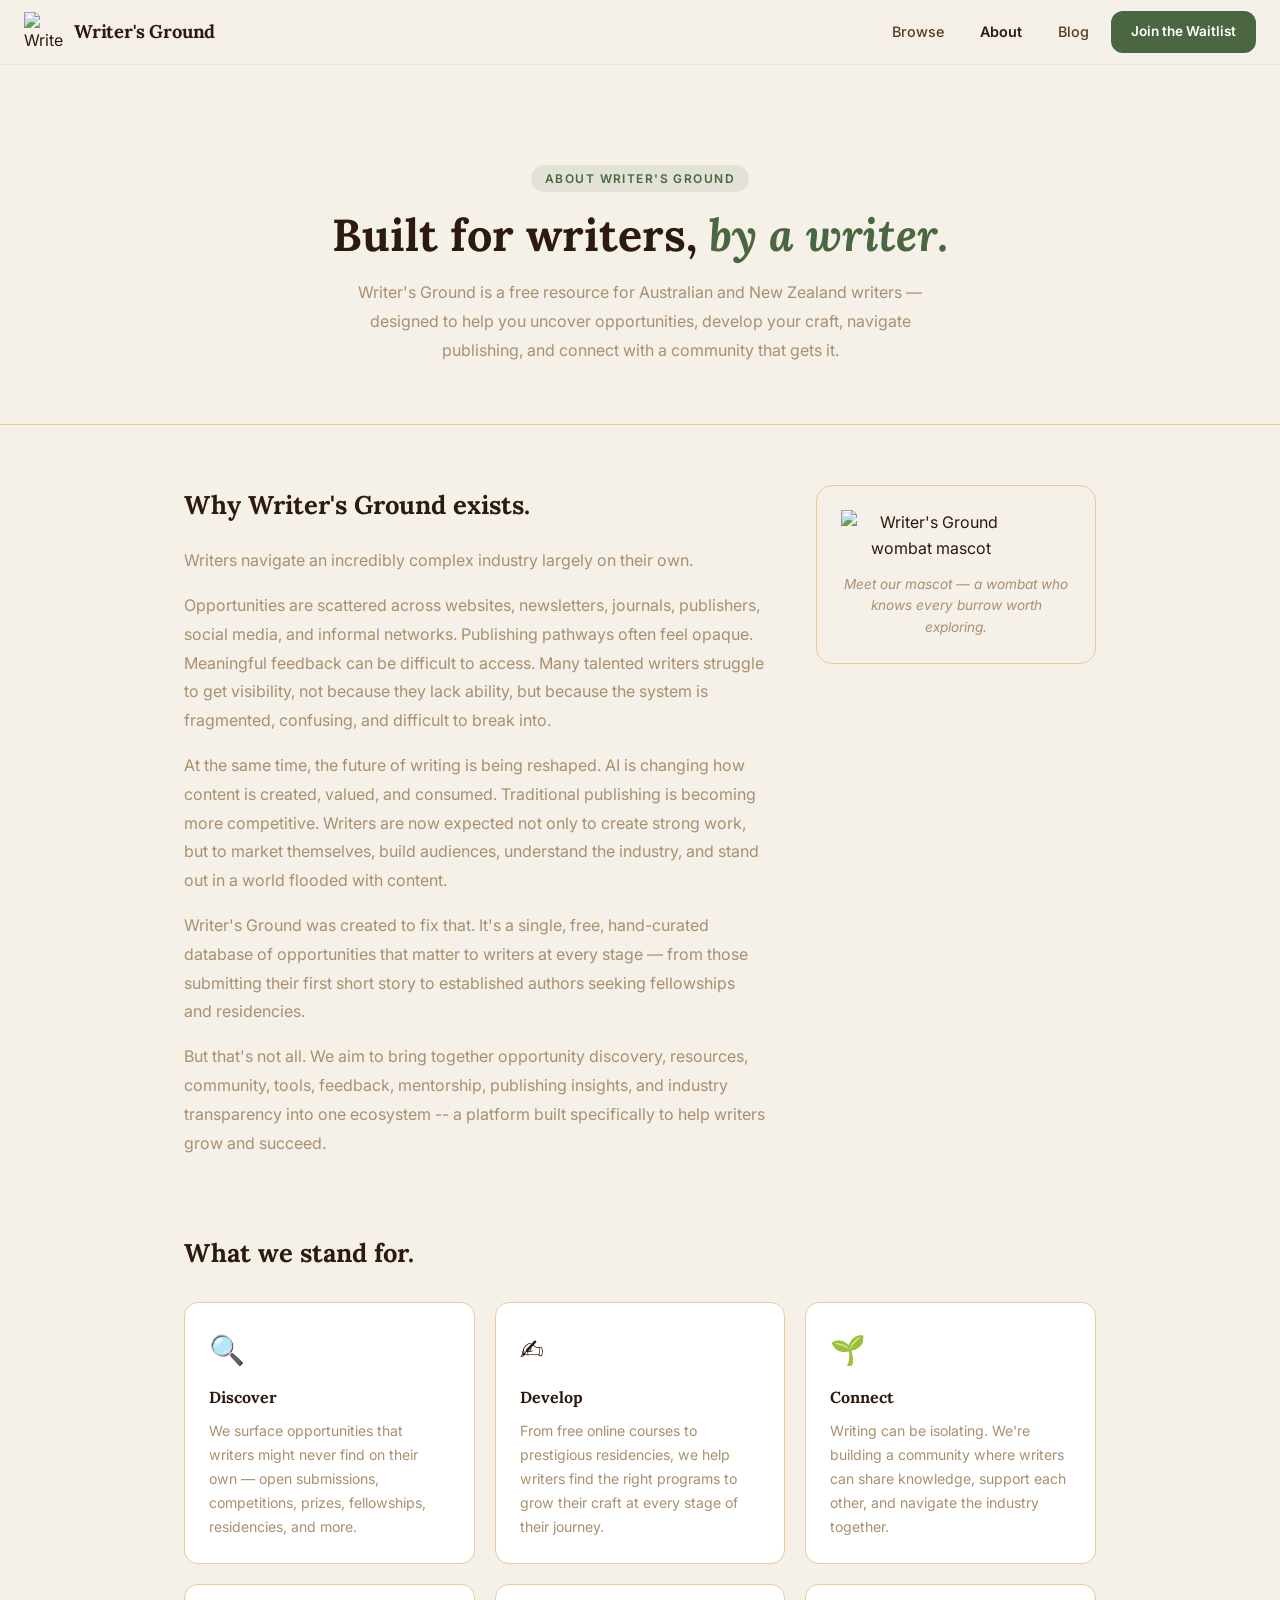
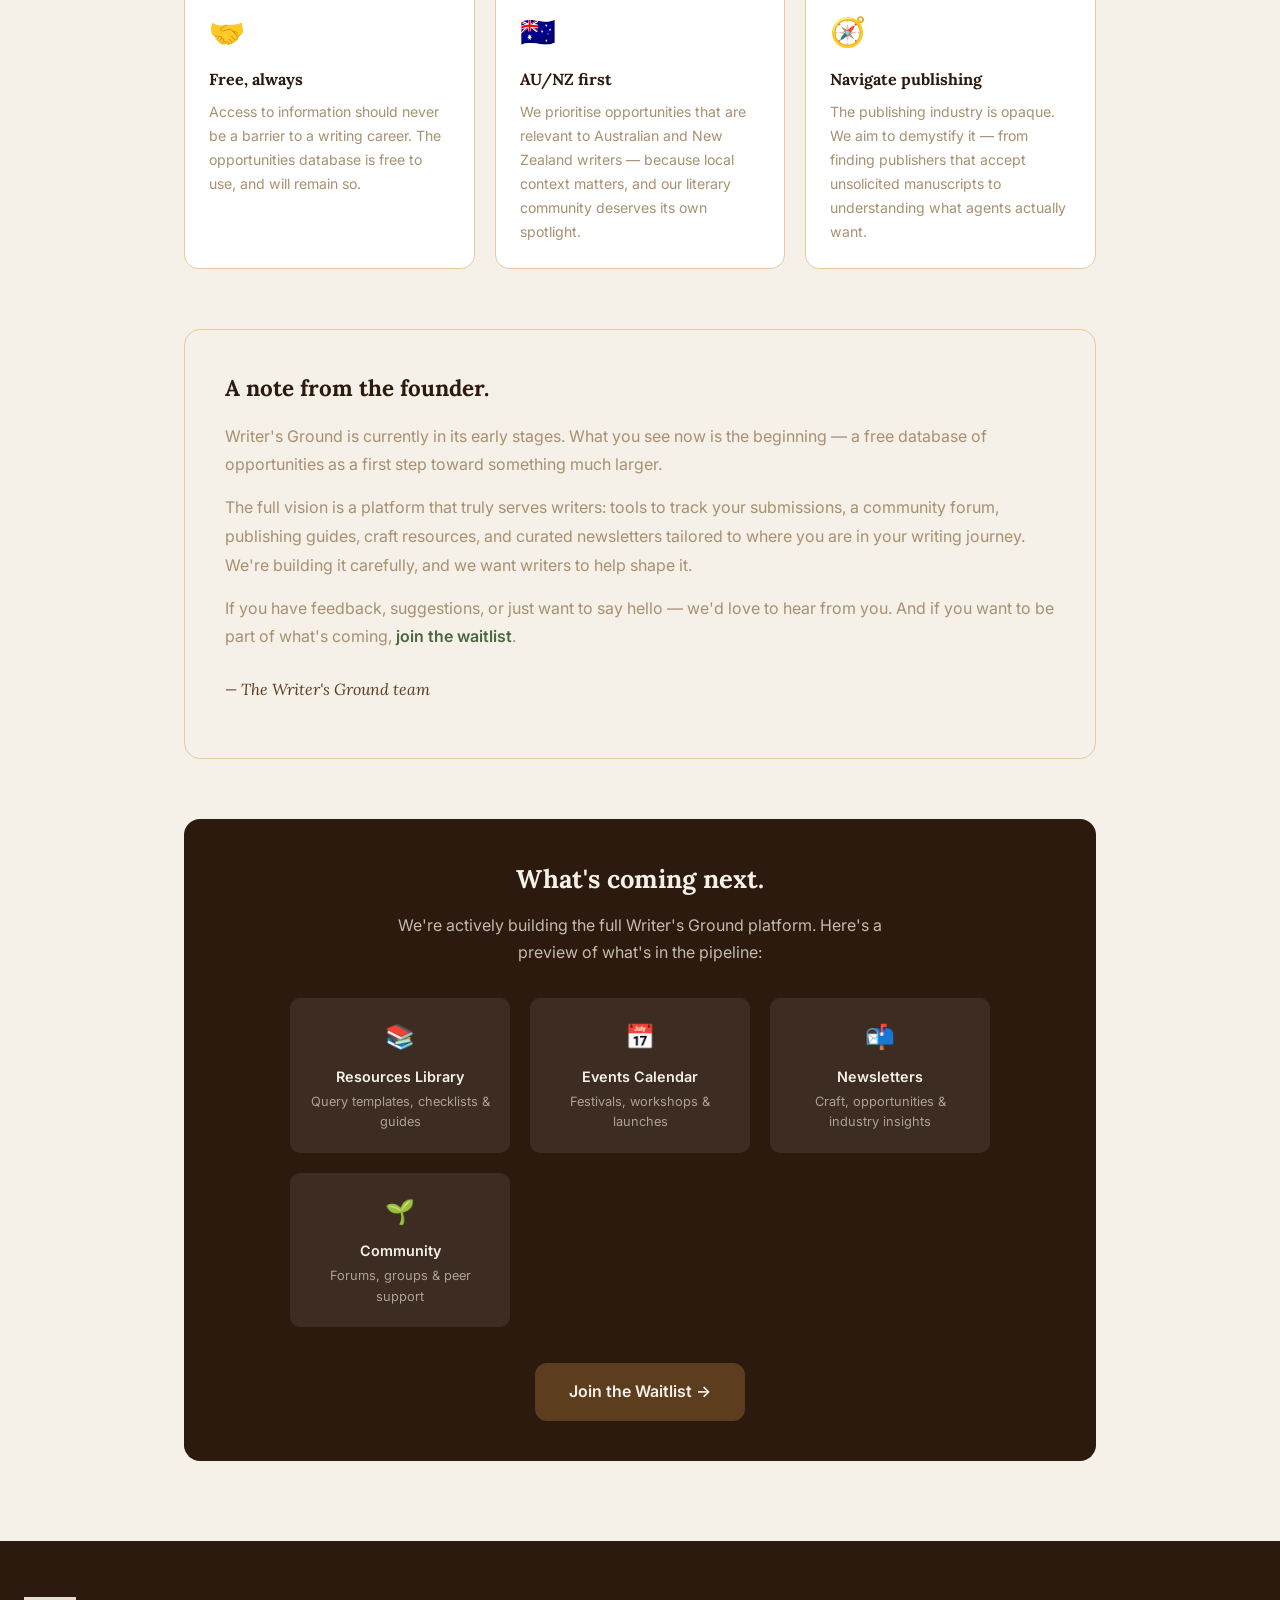
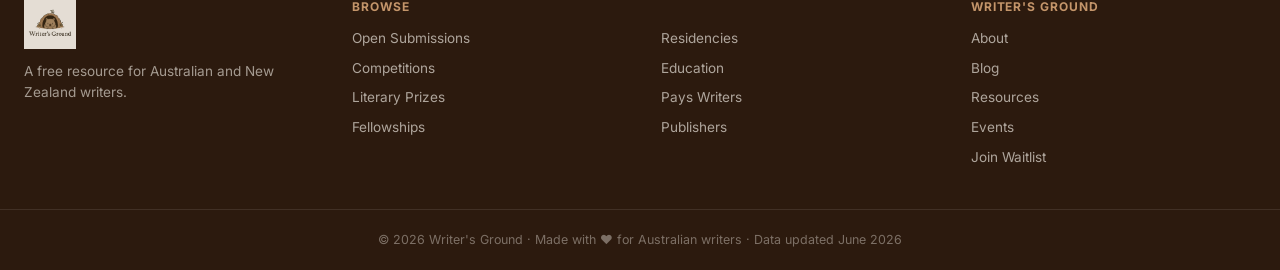
==== about.html @ 3fe4fc22 "Add files via upload" ====
<!DOCTYPE html>
<html lang="en">
<head>
  <meta charset="UTF-8" />
  <meta name="viewport" content="width=device-width, initial-scale=1.0" />
  <title>About – Writer's Ground</title>
  <link rel="preconnect" href="https://fonts.googleapis.com" />
  <link rel="preconnect" href="https://fonts.gstatic.com" crossorigin />
  <link href="https://fonts.googleapis.com/css2?family=Lora:ital,wght@0,400;0,600;0,700;1,400&family=Inter:wght@300;400;500;600&display=swap" rel="stylesheet" />
  <link rel="stylesheet" href="styles.css" />
</head>
<body>

  <!-- NAVIGATION -->
  <header class="site-header" id="site-header">
    <div class="header-inner">
      <a href="index.html" class="logo-link">
        <img src="Wombat_no_bg.png" alt="Writer's Ground" class="logo-img" />
        <span class="logo-text">Writer's Ground</span>
      </a>
      <nav class="main-nav" id="main-nav">
        <a href="index.html#browse" class="nav-link">Browse</a>
        <a href="about.html" class="nav-link active">About</a>
        <a href="blog.html" class="nav-link">Blog</a>
        <a href="waitlist.html" class="btn btn-nav">Join the Waitlist</a>
      </nav>
      <button class="hamburger" id="hamburger" aria-label="Open menu">
        <span></span><span></span><span></span>
      </button>
    </div>
  </header>

  <!-- PAGE HERO -->
  <section class="page-hero">
    <div class="page-hero-inner">
      <div class="page-eyebrow">About Writer's Ground</div>
      <h1 class="page-title">Built for writers, <em>by a writer.</em></h1>
      <p class="page-sub">Writer's Ground is a free resource for Australian and New Zealand writers — designed to help you uncover opportunities, develop your craft, navigate publishing, and connect with a community that gets it.</p>
    </div>
  </section>

  <!-- PAGE CONTENT -->
  <div class="page-content">

    <!-- Intro grid -->
    <div class="about-page-grid">
      <div>
        <h2 style="font-family: var(--font-serif); font-size: 1.6rem; color: var(--brown-dark); margin-bottom: 20px;">Why Writer's Ground exists.</h2>
        <p style="color: var(--text-muted); line-height: 1.8; margin-bottom: 16px;">Writers navigate an incredibly complex industry largely on their own.</p>
        <p style="color: var(--text-muted); line-height: 1.8; margin-bottom: 16px;">Opportunities are scattered across websites, newsletters, journals, publishers, social media, and informal networks. Publishing pathways often feel opaque. Meaningful feedback can be difficult to access. Many talented writers struggle to get visibility, not because they lack ability, but because the system is fragmented, confusing, and difficult to break into.</p>
        <p style="color: var(--text-muted); line-height: 1.8; margin-bottom: 16px;">At the same time, the future of writing is being reshaped. AI is changing how content is created, valued, and consumed. Traditional publishing is becoming more competitive. Writers are now expected not only to create strong work, but to market themselves, build audiences, understand the industry, and stand out in a world flooded with content.</p>
        <p style="color: var(--text-muted); line-height: 1.8; margin-bottom: 16px;">Writer's Ground was created to fix that. It's a single, free, hand-curated database of opportunities that matter to writers at every stage — from those submitting their first short story to established authors seeking fellowships and residencies.</p>
        <p style="color: var(--text-muted); line-height: 1.8; margin-bottom: 16px;">But that's not all. We aim to bring together opportunity discovery, resources, community, tools, feedback, mentorship, publishing insights, and industry transparency into one ecosystem -- a platform built specifically to help writers grow and succeed.</p>

      </div>
      <div class="about-page-img">
        <img src="Wombat_no_bg.png" alt="Writer's Ground wombat mascot" />
        <p style="font-size: 0.85rem; color: var(--text-muted); margin-top: 12px; font-style: italic;">Meet our mascot — a wombat who knows every burrow worth exploring.</p>
      </div>
    </div>

    <!-- Values -->
    <div class="about-values">
      <h2>What we stand for.</h2>
      <div class="values-grid">
        <div class="value-card">
          <div class="v-icon">🔍</div>
          <h3>Discover</h3>
          <p>We surface opportunities that writers might never find on their own — open submissions, competitions, prizes, fellowships, residencies, and more.</p>
        </div>
        <div class="value-card">
          <div class="v-icon">✍️</div>
          <h3>Develop</h3>
          <p>From free online courses to prestigious residencies, we help writers find the right programs to grow their craft at every stage of their journey.</p>
        </div>
        <div class="value-card">
          <div class="v-icon">🌱</div>
          <h3>Connect</h3>
          <p>Writing can be isolating. We're building a community where writers can share knowledge, support each other, and navigate the industry together.</p>
        </div>
        <div class="value-card">
          <div class="v-icon">🤝</div>
          <h3>Free, always</h3>
          <p>Access to information should never be a barrier to a writing career. The opportunities database is free to use, and will remain so.</p>
        </div>
        <div class="value-card">
          <div class="v-icon">🇦🇺</div>
          <h3>AU/NZ first</h3>
          <p>We prioritise opportunities that are relevant to Australian and New Zealand writers — because local context matters, and our literary community deserves its own spotlight.</p>
        </div>
        <div class="value-card">
          <div class="v-icon">🧭</div>
          <h3>Navigate publishing</h3>
          <p>The publishing industry is opaque. We aim to demystify it — from finding publishers that accept unsolicited manuscripts to understanding what agents actually want.</p>
        </div>
      </div>
    </div>

    <!-- Founder note -->
    <div class="about-founder">
      <h2>A note from the founder.</h2>
      <p>Writer's Ground is currently in its early stages. What you see now is the beginning — a free database of opportunities as a first step toward something much larger.</p>
      <p>The full vision is a platform that truly serves writers: tools to track your submissions, a community forum, publishing guides, craft resources, and curated newsletters tailored to where you are in your writing journey. We're building it carefully, and we want writers to help shape it.</p>
      <p>If you have feedback, suggestions, or just want to say hello — we'd love to hear from you. And if you want to be part of what's coming, <a href="waitlist.html" style="color: var(--sage); font-weight: 600;">join the waitlist</a>.</p>
      <p style="font-family: var(--font-serif); font-style: italic; color: var(--brown); margin-top: 24px;">— The Writer's Ground team</p>
    </div>

    <!-- What's coming -->
    <div style="margin-top: 60px; background: var(--brown-dark); border-radius: 16px; padding: 40px; text-align: center;">
      <h2 style="font-family: var(--font-serif); color: var(--cream); font-size: 1.6rem; margin-bottom: 12px;">What's coming next.</h2>
      <p style="color: rgba(245,240,232,0.75); margin-bottom: 32px; max-width: 500px; margin-left: auto; margin-right: auto; line-height: 1.7;">We're actively building the full Writer's Ground platform. Here's a preview of what's in the pipeline:</p>
      <div style="display: grid; grid-template-columns: repeat(auto-fit, minmax(180px, 1fr)); gap: 20px; max-width: 700px; margin: 0 auto 36px;">
        <div style="background: rgba(255,255,255,0.08); border-radius: 10px; padding: 20px;">
          <div style="font-size: 1.5rem; margin-bottom: 8px;">📚</div>
          <div style="color: var(--cream); font-weight: 600; font-size: 0.9rem;">Resources Library</div>
          <div style="color: rgba(245,240,232,0.6); font-size: 0.8rem; margin-top: 4px;">Query templates, checklists & guides</div>
        </div>
        <div style="background: rgba(255,255,255,0.08); border-radius: 10px; padding: 20px;">
          <div style="font-size: 1.5rem; margin-bottom: 8px;">📅</div>
          <div style="color: var(--cream); font-weight: 600; font-size: 0.9rem;">Events Calendar</div>
          <div style="color: rgba(245,240,232,0.6); font-size: 0.8rem; margin-top: 4px;">Festivals, workshops & launches</div>
        </div>
        <div style="background: rgba(255,255,255,0.08); border-radius: 10px; padding: 20px;">
          <div style="font-size: 1.5rem; margin-bottom: 8px;">📬</div>
          <div style="color: var(--cream); font-weight: 600; font-size: 0.9rem;">Newsletters</div>
          <div style="color: rgba(245,240,232,0.6); font-size: 0.8rem; margin-top: 4px;">Craft, opportunities & industry insights</div>
        </div>
        <div style="background: rgba(255,255,255,0.08); border-radius: 10px; padding: 20px;">
          <div style="font-size: 1.5rem; margin-bottom: 8px;">🌱</div>
          <div style="color: var(--cream); font-weight: 600; font-size: 0.9rem;">Community</div>
          <div style="color: rgba(245,240,232,0.6); font-size: 0.8rem; margin-top: 4px;">Forums, groups & peer support</div>
        </div>
      </div>
      <a href="waitlist.html" class="btn btn-primary btn-lg">Join the Waitlist →</a>
    </div>

  </div>

  <!-- FOOTER -->
  <footer class="site-footer">
    <div class="footer-inner">
      <div class="footer-brand">
        <img src="logo.png" alt="Writer's Ground" class="footer-logo" />
        <p>A free resource for Australian and New Zealand writers.</p>
      </div>
      <div class="footer-links">
        <div class="footer-col">
          <strong>Browse</strong>
          <a href="index.html#browse" onclick="switchTab('submissions')">Open Submissions</a>
          <a href="index.html#browse" onclick="switchTab('competitions')">Competitions</a>
          <a href="index.html#browse" onclick="switchTab('prizes')">Literary Prizes</a>
          <a href="index.html#browse" onclick="switchTab('fellowships')">Fellowships</a>
        </div>
        <div class="footer-col">
          <strong>&nbsp;</strong>
          <a href="index.html#browse" onclick="switchTab('residencies')">Residencies</a>
          <a href="index.html#browse" onclick="switchTab('education')">Education</a>
          <a href="index.html#browse" onclick="switchTab('pays_writers')">Pays Writers</a>
          <a href="index.html#browse" onclick="switchTab('publishers')">Publishers</a>
        </div>
        <div class="footer-col">
          <strong>Writer's Ground</strong>
          <a href="about.html">About</a>
          <a href="blog.html">Blog</a>
          <a href="resources.html">Resources</a>
          <a href="events.html">Events</a>
          <a href="waitlist.html">Join Waitlist</a>
        </div>
      </div>
    </div>
    <div class="footer-bottom">
      <p>© 2026 Writer's Ground · Made with ♥ for Australian writers · Data updated June 2026</p>
    </div>
  </footer>

  <script>
    // Sticky header
    const header = document.getElementById('site-header');
    window.addEventListener('scroll', () => {
      header.classList.toggle('scrolled', window.scrollY > 20);
    });
    // Hamburger
    document.getElementById('hamburger').addEventListener('click', () => {
      document.getElementById('main-nav').classList.toggle('open');
    });
    function switchTab(cat) {
      window.location.href = 'index.html#browse';
    }
  </script>
</body>
</html>
---- styles.css ----
/* ═══════════════════════════════════════════════════
   Writer's Ground – Brand Design System
   Palette from logo: warm cream, earthy brown, sage green, dark chocolate
═══════════════════════════════════════════════════ */

/* ── TOKENS ── */
:root {
  --cream:       #F5F0E8;
  --cream-dark:  #EDE5D4;
  --cream-mid:   #E8DFC8;
  --brown:       #5C3D1E;
  --brown-light: #7A5230;
  --brown-dark:  #2C1A0E;
  --choc:        #3D2010;
  --sand:        #C4956A;
  --sand-light:  #E8C9A0;
  --sand-pale:   #F5E6D0;
  --sage:        #4A6741;
  --sage-light:  #6B8F61;
  --sage-pale:   #E8F0E4;
  --sage-dark:   #2E4228;
  --rust:        #A0522D;
  --rust-light:  #D4845A;
  --white:       #FFFFFF;
  --text-dark:   #2C1A0E;
  --text-mid:    #5C3D1E;
  --text-light:  #8B6B4A;
  --text-muted:  #A89070;
  --border:      #DDD0BB;
  --border-light:#EDE5D4;
  --shadow-sm:   0 1px 3px rgba(44,26,14,0.08);
  --shadow-md:   0 4px 16px rgba(44,26,14,0.10);
  --shadow-lg:   0 8px 32px rgba(44,26,14,0.14);
  --radius-sm:   6px;
  --radius-md:   12px;
  --radius-lg:   20px;
  --radius-xl:   28px;
  --font-serif:  'Lora', Georgia, serif;
  --font-sans:   'Inter', system-ui, sans-serif;
  --transition:  0.18s ease;
}

/* ── RESET ── */
*, *::before, *::after { box-sizing: border-box; margin: 0; padding: 0; }
html { scroll-behavior: smooth; font-size: 16px; }
body {
  font-family: var(--font-sans);
  background: var(--cream);
  color: var(--text-dark);
  line-height: 1.6;
  -webkit-font-smoothing: antialiased;
}
img { max-width: 100%; display: block; }
a { color: inherit; text-decoration: none; }
button { cursor: pointer; font-family: inherit; }
input, select, textarea { font-family: inherit; }

/* ── SCROLLBAR ── */
::-webkit-scrollbar { width: 6px; height: 6px; }
::-webkit-scrollbar-track { background: var(--cream-dark); }
::-webkit-scrollbar-thumb { background: var(--sand); border-radius: 3px; }

/* ═══════════════════════════════════════════════════
   BUTTONS
═══════════════════════════════════════════════════ */
.btn {
  display: inline-flex;
  align-items: center;
  gap: 6px;
  padding: 10px 22px;
  border-radius: var(--radius-md);
  font-size: 0.9rem;
  font-weight: 600;
  font-family: var(--font-sans);
  border: 2px solid transparent;
  transition: all var(--transition);
  white-space: nowrap;
  cursor: pointer;
}
.btn-primary {
  background: var(--brown);
  color: var(--cream);
  border-color: var(--brown);
}
.btn-primary:hover {
  background: var(--brown-dark);
  border-color: var(--brown-dark);
  transform: translateY(-1px);
  box-shadow: var(--shadow-md);
}
.btn-ghost {
  background: transparent;
  color: var(--brown);
  border-color: var(--brown);
}
.btn-ghost:hover {
  background: var(--brown);
  color: var(--cream);
}
.btn-outline {
  background: transparent;
  color: var(--brown);
  border-color: var(--border);
}
.btn-outline:hover {
  border-color: var(--brown);
  background: var(--sand-pale);
}
.btn-nav {
  background: var(--sage);
  color: var(--white);
  border-color: var(--sage);
  padding: 8px 18px;
  font-size: 0.85rem;
}
.btn-nav:hover {
  background: var(--sage-dark);
  border-color: var(--sage-dark);
}

/* ═══════════════════════════════════════════════════
   HEADER
═══════════════════════════════════════════════════ */
.site-header {
  position: sticky;
  top: 0;
  z-index: 100;
  background: rgba(245,240,232,0.95);
  backdrop-filter: blur(12px);
  border-bottom: 1px solid var(--border-light);
  transition: box-shadow var(--transition);
}
.site-header.scrolled {
  box-shadow: var(--shadow-sm);
}
.header-inner {
  max-width: 1280px;
  margin: 0 auto;
  padding: 0 24px;
  height: 64px;
  display: flex;
  align-items: center;
  justify-content: space-between;
  gap: 24px;
}
.logo-link {
  display: flex;
  align-items: center;
  gap: 10px;
  flex-shrink: 0;
}
.logo-img {
  width: 40px;
  height: 40px;
  object-fit: contain;
}
.logo-text {
  font-family: var(--font-serif);
  font-size: 1.15rem;
  font-weight: 700;
  color: var(--brown-dark);
  letter-spacing: -0.01em;
}
.main-nav {
  display: flex;
  align-items: center;
  gap: 8px;
}
.nav-link {
  font-size: 0.9rem;
  font-weight: 500;
  color: var(--text-mid);
  padding: 6px 14px;
  border-radius: var(--radius-sm);
  transition: all var(--transition);
}
.nav-link:hover {
  color: var(--brown-dark);
  background: var(--cream-dark);
}
.hamburger {
  display: none;
  flex-direction: column;
  gap: 5px;
  background: none;
  border: none;
  padding: 4px;
}
.hamburger span {
  display: block;
  width: 22px;
  height: 2px;
  background: var(--brown);
  border-radius: 2px;
  transition: all var(--transition);
}

/* ═══════════════════════════════════════════════════
   HERO
═══════════════════════════════════════════════════ */
.hero {
  background: linear-gradient(135deg, var(--cream) 0%, var(--sand-pale) 60%, var(--cream-mid) 100%);
  border-bottom: 1px solid var(--border);
  overflow: hidden;
}
.hero-inner {
  max-width: 1280px;
  margin: 0 auto;
  padding: 72px 24px 64px;
  display: grid;
  grid-template-columns: 1fr 380px;
  gap: 48px;
  align-items: center;
}
.hero-badge {
  display: inline-flex;
  align-items: center;
  gap: 6px;
  background: var(--sage-pale);
  color: var(--sage-dark);
  border: 1px solid rgba(74,103,65,0.2);
  border-radius: 100px;
  padding: 5px 14px;
  font-size: 0.8rem;
  font-weight: 600;
  letter-spacing: 0.02em;
  margin-bottom: 20px;
}
.hero-heading {
  font-family: var(--font-serif);
  font-size: clamp(2rem, 4vw, 3.2rem);
  font-weight: 700;
  color: var(--brown-dark);
  line-height: 1.2;
  letter-spacing: -0.02em;
  margin-bottom: 18px;
}
.hero-heading em {
  font-style: italic;
  color: var(--sage);
}
.hero-sub {
  font-size: 1.05rem;
  color: var(--text-light);
  line-height: 1.7;
  max-width: 540px;
  margin-bottom: 32px;
}
.hero-actions {
  display: flex;
  gap: 12px;
  flex-wrap: wrap;
  margin-bottom: 36px;
}
.hero-stats {
  display: flex;
  align-items: center;
  gap: 20px;
}
.stat { text-align: center; }
.stat-num {
  display: block;
  font-family: var(--font-serif);
  font-size: 1.6rem;
  font-weight: 700;
  color: var(--brown);
  line-height: 1;
}
.stat-label {
  display: block;
  font-size: 0.75rem;
  color: var(--text-muted);
  font-weight: 500;
  margin-top: 3px;
  text-transform: uppercase;
  letter-spacing: 0.05em;
}
.stat-div {
  width: 1px;
  height: 32px;
  background: var(--border);
}
.hero-visual {
  display: flex;
  justify-content: center;
  align-items: center;
}
.hero-mascot {
  width: 320px;
  height: 320px;
  object-fit: contain;
  filter: drop-shadow(0 12px 32px rgba(44,26,14,0.15));
  animation: float 4s ease-in-out infinite;
}
@keyframes float {
  0%, 100% { transform: translateY(0); }
  50% { transform: translateY(-10px); }
}

/* ═══════════════════════════════════════════════════
   BROWSE SECTION
═══════════════════════════════════════════════════ */
.browse-section {
  background: var(--cream);
  min-height: 80vh;
}
.browse-inner {
  max-width: 1280px;
  margin: 0 auto;
  padding: 0 24px 64px;
}

/* Category tabs */
.cat-tabs-wrap {
  border-bottom: 2px solid var(--border-light);
  margin-bottom: 32px;
  position: sticky;
  top: 64px;
  z-index: 80;
  background: var(--cream);
  padding-top: 4px;
}
.cat-tabs {
  display: flex;
  gap: 4px;
  overflow-x: auto;
  scrollbar-width: none;
  padding-bottom: 0;
}
.cat-tabs::-webkit-scrollbar { display: none; }
.cat-tab {
  flex-shrink: 0;
  padding: 12px 18px;
  font-size: 0.875rem;
  font-weight: 500;
  color: var(--text-light);
  background: none;
  border: none;
  border-bottom: 2px solid transparent;
  margin-bottom: -2px;
  transition: all var(--transition);
  white-space: nowrap;
}
.cat-tab:hover {
  color: var(--brown);
  background: var(--sand-pale);
  border-radius: var(--radius-sm) var(--radius-sm) 0 0;
}
.cat-tab.active {
  color: var(--brown-dark);
  font-weight: 600;
  border-bottom-color: var(--brown);
}

/* Browse layout */
.browse-layout {
  display: grid;
  grid-template-columns: 260px 1fr;
  gap: 32px;
  align-items: start;
}

/* ── SIDEBAR ── */
.filter-sidebar {
  background: var(--white);
  border: 1px solid var(--border);
  border-radius: var(--radius-lg);
  padding: 20px;
  position: sticky;
  top: 128px;
  max-height: calc(100vh - 160px);
  overflow-y: auto;
}
.sidebar-header {
  display: flex;
  align-items: center;
  justify-content: space-between;
  margin-bottom: 20px;
  padding-bottom: 14px;
  border-bottom: 1px solid var(--border-light);
}
.sidebar-title {
  font-family: var(--font-serif);
  font-size: 1rem;
  font-weight: 700;
  color: var(--brown-dark);
}
.btn-reset-sm {
  font-size: 0.75rem;
  color: var(--text-muted);
  background: none;
  border: none;
  text-decoration: underline;
  cursor: pointer;
  transition: color var(--transition);
}
.btn-reset-sm:hover { color: var(--brown); }

.filter-block {
  margin-bottom: 20px;
  padding-bottom: 20px;
  border-bottom: 1px solid var(--border-light);
}
.filter-block:last-child { border-bottom: none; margin-bottom: 0; padding-bottom: 0; }
.filter-label {
  display: block;
  font-size: 0.75rem;
  font-weight: 600;
  color: var(--text-muted);
  text-transform: uppercase;
  letter-spacing: 0.06em;
  margin-bottom: 10px;
}

.search-wrap {
  position: relative;
}
.search-icon {
  position: absolute;
  left: 10px;
  top: 50%;
  transform: translateY(-50%);
  width: 16px;
  height: 16px;
  color: var(--text-muted);
  pointer-events: none;
}
.search-input {
  width: 100%;
  padding: 9px 12px 9px 34px;
  border: 1.5px solid var(--border);
  border-radius: var(--radius-sm);
  font-size: 0.875rem;
  background: var(--cream);
  color: var(--text-dark);
  transition: border-color var(--transition);
  outline: none;
}
.search-input:focus {
  border-color: var(--brown);
  background: var(--white);
}
.search-input::placeholder { color: var(--text-muted); }

.check-group {
  display: flex;
  flex-direction: column;
  gap: 8px;
}
.check-item {
  display: flex;
  align-items: center;
  gap: 8px;
  font-size: 0.875rem;
  color: var(--text-mid);
  cursor: pointer;
  transition: color var(--transition);
}
.check-item:hover { color: var(--brown-dark); }
.check-item input[type="checkbox"] {
  width: 15px;
  height: 15px;
  accent-color: var(--brown);
  cursor: pointer;
  flex-shrink: 0;
}

.toggle-group {
  display: flex;
  flex-wrap: wrap;
  gap: 6px;
}
.toggle-btn {
  padding: 5px 12px;
  font-size: 0.78rem;
  font-weight: 500;
  color: var(--text-mid);
  background: var(--cream-dark);
  border: 1.5px solid var(--border);
  border-radius: 100px;
  transition: all var(--transition);
}
.toggle-btn:hover {
  border-color: var(--brown);
  color: var(--brown);
}
.toggle-btn.active {
  background: var(--brown);
  color: var(--cream);
  border-color: var(--brown);
}

.filter-select {
  width: 100%;
  padding: 9px 12px;
  border: 1.5px solid var(--border);
  border-radius: var(--radius-sm);
  font-size: 0.875rem;
  background: var(--cream);
  color: var(--text-dark);
  outline: none;
  cursor: pointer;
  transition: border-color var(--transition);
}
.filter-select:focus { border-color: var(--brown); }

/* ── MAIN CONTENT ── */
.browse-main { min-width: 0; }

.results-meta {
  display: flex;
  align-items: center;
  justify-content: space-between;
  margin-bottom: 20px;
  padding: 12px 16px;
  background: var(--white);
  border: 1px solid var(--border-light);
  border-radius: var(--radius-md);
}
.results-count-wrap { display: flex; align-items: baseline; gap: 6px; }
.results-count {
  font-family: var(--font-serif);
  font-size: 1.4rem;
  font-weight: 700;
  color: var(--brown);
}
.results-label { font-size: 0.875rem; color: var(--text-muted); }
.region-legend {
  display: flex;
  align-items: center;
  gap: 10px;
  font-size: 0.78rem;
  color: var(--text-muted);
  font-weight: 500;
}
.leg-dot {
  width: 10px;
  height: 10px;
  border-radius: 50%;
  display: inline-block;
}
.leg-dot.au   { background: #D97706; }
.leg-dot.nz   { background: #16A34A; }
.leg-dot.intl { background: #7C3AED; }

/* ═══════════════════════════════════════════════════
   CARDS
═══════════════════════════════════════════════════ */
.cards-grid {
  display: grid;
  grid-template-columns: repeat(auto-fill, minmax(320px, 1fr));
  gap: 16px;
}

.card {
  background: var(--white);
  border: 1px solid var(--border);
  border-radius: var(--radius-lg);
  padding: 20px;
  transition: all var(--transition);
  display: flex;
  flex-direction: column;
  gap: 12px;
  position: relative;
  overflow: hidden;
}
.card::before {
  content: '';
  position: absolute;
  top: 0;
  left: 0;
  right: 0;
  height: 3px;
  background: var(--sand);
  opacity: 0;
  transition: opacity var(--transition);
}
.card:hover {
  border-color: var(--sand);
  box-shadow: var(--shadow-md);
  transform: translateY(-2px);
}
.card:hover::before { opacity: 1; }

/* Region accent stripe */
.card.region-au::before  { background: #D97706; opacity: 1; }
.card.region-nz::before  { background: #16A34A; opacity: 1; }
.card.region-intl::before { background: #7C3AED; opacity: 1; }
.card.region-aunz::before { background: linear-gradient(90deg, #D97706 50%, #16A34A 50%); opacity: 1; }

.card-top {
  display: flex;
  align-items: flex-start;
  justify-content: space-between;
  gap: 10px;
}
.card-name {
  font-family: var(--font-serif);
  font-size: 1rem;
  font-weight: 700;
  color: var(--brown-dark);
  line-height: 1.3;
}
.card-org {
  font-size: 0.78rem;
  color: var(--text-muted);
  margin-top: 2px;
}
.card-status {
  flex-shrink: 0;
  padding: 3px 10px;
  border-radius: 100px;
  font-size: 0.72rem;
  font-weight: 600;
  text-transform: uppercase;
  letter-spacing: 0.04em;
}
.status-open    { background: #DCFCE7; color: #15803D; }
.status-rolling { background: #FEF3C7; color: #B45309; }
.status-annual  { background: #EDE9FE; color: #6D28D9; }
.status-ongoing { background: #E0F2FE; color: #0369A1; }
.status-check   { background: var(--cream-dark); color: var(--text-muted); }

.card-desc {
  font-size: 0.85rem;
  color: var(--text-light);
  line-height: 1.55;
  display: -webkit-box;
  -webkit-line-clamp: 2;
  -webkit-box-orient: vertical;
  overflow: hidden;
}

.card-tags {
  display: flex;
  flex-wrap: wrap;
  gap: 5px;
}
.tag {
  padding: 3px 9px;
  border-radius: 100px;
  font-size: 0.72rem;
  font-weight: 600;
  letter-spacing: 0.02em;
}
.tag-genre   { background: var(--sage-pale); color: var(--sage-dark); }
.tag-region  { background: var(--sand-pale); color: var(--rust); }
.tag-fee     { background: #DCFCE7; color: #15803D; }
.tag-cost    { background: #FEF3C7; color: #B45309; }
.tag-type    { background: var(--cream-dark); color: var(--text-mid); }

.card-meta {
  display: flex;
  flex-wrap: wrap;
  gap: 12px;
  padding-top: 10px;
  border-top: 1px solid var(--border-light);
}
.meta-item {
  display: flex;
  align-items: center;
  gap: 5px;
  font-size: 0.78rem;
  color: var(--text-muted);
}
.meta-icon { font-size: 0.85rem; }
.meta-value { font-weight: 600; color: var(--text-mid); }

.card-footer {
  display: flex;
  align-items: center;
  justify-content: space-between;
  margin-top: auto;
  padding-top: 12px;
  border-top: 1px solid var(--border-light);
}
.card-eligibility {
  font-size: 0.75rem;
  color: var(--text-muted);
  flex: 1;
  padding-right: 10px;
}
.card-link {
  display: inline-flex;
  align-items: center;
  gap: 4px;
  padding: 7px 14px;
  background: var(--brown);
  color: var(--cream);
  border-radius: var(--radius-sm);
  font-size: 0.78rem;
  font-weight: 600;
  transition: all var(--transition);
  flex-shrink: 0;
}
.card-link:hover {
  background: var(--brown-dark);
  transform: translateX(2px);
}
.card-link svg {
  width: 12px;
  height: 12px;
}

/* Deadline urgency */
.deadline-urgent { color: #DC2626 !important; font-weight: 700 !important; }
.deadline-soon   { color: #D97706 !important; font-weight: 600 !important; }

/* ═══════════════════════════════════════════════════
   EMPTY STATE
═══════════════════════════════════════════════════ */
.empty-state {
  text-align: center;
  padding: 64px 24px;
  background: var(--white);
  border: 1px dashed var(--border);
  border-radius: var(--radius-lg);
}
.empty-icon { font-size: 3rem; margin-bottom: 16px; }
.empty-state h3 {
  font-family: var(--font-serif);
  font-size: 1.2rem;
  color: var(--brown-dark);
  margin-bottom: 8px;
}
.empty-state p {
  font-size: 0.9rem;
  color: var(--text-muted);
  margin-bottom: 20px;
}

/* ═══════════════════════════════════════════════════
   ABOUT
═══════════════════════════════════════════════════ */
.about-section {
  background: var(--cream-dark);
  border-top: 1px solid var(--border);
  border-bottom: 1px solid var(--border);
}
.about-inner {
  max-width: 1280px;
  margin: 0 auto;
  padding: 80px 24px;
  display: grid;
  grid-template-columns: 1fr 320px;
  gap: 64px;
  align-items: center;
}
.eyebrow {
  display: inline-block;
  font-size: 0.75rem;
  font-weight: 700;
  text-transform: uppercase;
  letter-spacing: 0.1em;
  color: var(--sage);
  margin-bottom: 12px;
}
.eyebrow.light { color: var(--sand-light); }
.section-h2 {
  font-family: var(--font-serif);
  font-size: clamp(1.6rem, 3vw, 2.4rem);
  font-weight: 700;
  color: var(--brown-dark);
  line-height: 1.25;
  letter-spacing: -0.02em;
  margin-bottom: 16px;
}
.section-h2.light { color: var(--cream); }
.about-text p {
  font-size: 0.95rem;
  color: var(--text-light);
  line-height: 1.75;
  margin-bottom: 14px;
}
.pillars {
  display: flex;
  flex-direction: column;
  gap: 18px;
  margin-top: 28px;
}
.pillar {
  display: flex;
  gap: 14px;
  align-items: flex-start;
}
.pillar-icon { font-size: 1.4rem; flex-shrink: 0; margin-top: 2px; }
.pillar strong {
  display: block;
  font-size: 0.9rem;
  font-weight: 700;
  color: var(--brown-dark);
  margin-bottom: 3px;
}
.pillar p { font-size: 0.85rem; color: var(--text-light); margin: 0; line-height: 1.55; }
.about-img img {
  width: 280px;
  height: 280px;
  object-fit: contain;
  margin: 0 auto;
  filter: drop-shadow(0 8px 24px rgba(44,26,14,0.12));
}

/* ═══════════════════════════════════════════════════
   NEWSLETTER
═══════════════════════════════════════════════════ */
.newsletter-section {
  background: linear-gradient(135deg, var(--brown-dark) 0%, var(--choc) 100%);
  padding: 80px 24px;
  text-align: center;
}
.newsletter-inner {
  max-width: 560px;
  margin: 0 auto;
}
.newsletter-section .section-h2 { color: var(--cream); margin-bottom: 14px; }
.nl-sub { font-size: 0.95rem; color: var(--sand-light); line-height: 1.7; margin-bottom: 28px; }
.nl-form {
  display: flex;
  gap: 10px;
  max-width: 440px;
  margin: 0 auto 14px;
}
.nl-input {
  flex: 1;
  padding: 12px 16px;
  border: 2px solid rgba(245,240,232,0.2);
  border-radius: var(--radius-md);
  background: rgba(245,240,232,0.1);
  color: var(--cream);
  font-size: 0.9rem;
  outline: none;
  transition: border-color var(--transition);
}
.nl-input:focus { border-color: var(--sand); }
.nl-input::placeholder { color: rgba(245,240,232,0.5); }
.nl-note { font-size: 0.78rem; color: rgba(245,240,232,0.5); }

/* ═══════════════════════════════════════════════════
   FOOTER
═══════════════════════════════════════════════════ */
.site-footer {
  background: var(--brown-dark);
  color: var(--sand-light);
}
.footer-inner {
  max-width: 1280px;
  margin: 0 auto;
  padding: 56px 24px 40px;
  display: grid;
  grid-template-columns: 280px 1fr;
  gap: 48px;
}
.footer-brand .footer-logo {
  width: 52px;
  height: 52px;
  object-fit: contain;
  margin-bottom: 12px;
  filter: brightness(0.9);
}
.footer-brand p { font-size: 0.85rem; color: rgba(245,240,232,0.6); line-height: 1.6; }
.footer-links {
  display: grid;
  grid-template-columns: repeat(3, 1fr);
  gap: 24px;
}
.footer-col {
  display: flex;
  flex-direction: column;
  gap: 8px;
}
.footer-col strong {
  font-size: 0.75rem;
  font-weight: 700;
  text-transform: uppercase;
  letter-spacing: 0.08em;
  color: var(--sand);
  margin-bottom: 4px;
}
.footer-col a {
  font-size: 0.85rem;
  color: rgba(245,240,232,0.65);
  transition: color var(--transition);
}
.footer-col a:hover { color: var(--cream); }
.footer-bottom {
  border-top: 1px solid rgba(245,240,232,0.1);
  padding: 20px 24px;
  text-align: center;
}
.footer-bottom p { font-size: 0.78rem; color: rgba(245,240,232,0.4); }

/* ═══════════════════════════════════════════════════
   RESPONSIVE
═══════════════════════════════════════════════════ */
@media (max-width: 1024px) {
  .browse-layout {
    grid-template-columns: 220px 1fr;
  }
  .hero-inner {
    grid-template-columns: 1fr 280px;
    gap: 32px;
  }
  .hero-mascot { width: 260px; height: 260px; }
}

@media (max-width: 768px) {
  .main-nav { display: none; }
  .main-nav.open {
    display: flex;
    flex-direction: column;
    position: fixed;
    top: 64px;
    left: 0;
    right: 0;
    background: var(--cream);
    border-bottom: 1px solid var(--border);
    padding: 16px 24px;
    gap: 4px;
    z-index: 99;
    box-shadow: var(--shadow-lg);
  }
  .hamburger { display: flex; }

  .hero-inner {
    grid-template-columns: 1fr;
    padding: 48px 24px 40px;
  }
  .hero-visual { display: none; }

  .browse-layout {
    grid-template-columns: 1fr;
  }
  .filter-sidebar {
    position: static;
    max-height: none;
  }

  .about-inner {
    grid-template-columns: 1fr;
    padding: 48px 24px;
  }
  .about-img { display: none; }

  .footer-inner {
    grid-template-columns: 1fr;
    gap: 32px;
    padding: 40px 24px 32px;
  }
  .footer-links { grid-template-columns: repeat(2, 1fr); }

  .nl-form { flex-direction: column; }
  .cards-grid { grid-template-columns: 1fr; }
}

@media (max-width: 480px) {
  .cat-tab { padding: 10px 12px; font-size: 0.8rem; }
  .hero-heading { font-size: 1.8rem; }
  .footer-links { grid-template-columns: 1fr; }
}

/* ═══════════════════════════════════════════════════
   ANIMATIONS
═══════════════════════════════════════════════════ */
@keyframes fadeInUp {
  from { opacity: 0; transform: translateY(16px); }
  to   { opacity: 1; transform: translateY(0); }
}
.card {
  animation: fadeInUp 0.3s ease both;
}
.card:nth-child(1)  { animation-delay: 0.02s; }
.card:nth-child(2)  { animation-delay: 0.04s; }
.card:nth-child(3)  { animation-delay: 0.06s; }
.card:nth-child(4)  { animation-delay: 0.08s; }
.card:nth-child(5)  { animation-delay: 0.10s; }
.card:nth-child(6)  { animation-delay: 0.12s; }
.card:nth-child(7)  { animation-delay: 0.14s; }
.card:nth-child(8)  { animation-delay: 0.16s; }
.card:nth-child(9)  { animation-delay: 0.18s; }
.card:nth-child(n+10) { animation-delay: 0.20s; }

/* ── Toast notification ── */
.toast {
  position: fixed;
  bottom: 24px;
  right: 24px;
  background: var(--brown-dark);
  color: var(--cream);
  padding: 12px 20px;
  border-radius: var(--radius-md);
  font-size: 0.875rem;
  font-weight: 500;
  box-shadow: var(--shadow-lg);
  z-index: 9999;
  transform: translateY(80px);
  opacity: 0;
  transition: all 0.3s ease;
}
.toast.show { transform: translateY(0); opacity: 1; }

/* ═══════════════════════════════════════════════════
   WAITLIST SECTION
═══════════════════════════════════════════════════ */
.waitlist-section {
  background: var(--brown-dark);
  padding: 80px 24px;
  text-align: center;
}
.waitlist-inner {
  max-width: 640px;
  margin: 0 auto;
}
.waitlist-badge {
  display: inline-block;
  background: rgba(255,255,255,0.12);
  color: var(--cream);
  font-family: var(--font-body);
  font-size: 0.8rem;
  font-weight: 600;
  letter-spacing: 0.08em;
  text-transform: uppercase;
  padding: 6px 16px;
  border-radius: 20px;
  margin-bottom: 20px;
}
.waitlist-section .section-h2 { color: var(--cream); margin-bottom: 16px; }
.waitlist-section .nl-sub { color: rgba(245,240,232,0.8); margin-bottom: 36px; }
.waitlist-perks {
  display: flex;
  flex-direction: column;
  gap: 14px;
  margin-bottom: 36px;
  text-align: left;
  max-width: 420px;
  margin-left: auto;
  margin-right: auto;
}
.perk {
  display: flex;
  align-items: center;
  gap: 14px;
  color: rgba(245,240,232,0.9);
  font-size: 0.95rem;
}
.perk-icon { font-size: 1.2rem; }
.btn-lg { padding: 14px 36px; font-size: 1rem; }
.waitlist-section .nl-note { color: rgba(245,240,232,0.5); font-size: 0.8rem; margin-top: 16px; }

/* ═══════════════════════════════════════════════════
   SHARED PAGE STYLES (About, Blog, Resources, Events)
═══════════════════════════════════════════════════ */
.page-hero {
  background: var(--cream);
  padding: 80px 24px 60px;
  border-bottom: 1px solid var(--sand-light);
}
.page-hero-inner {
  max-width: 860px;
  margin: 0 auto;
}
.page-eyebrow {
  font-family: var(--font-body);
  font-size: 0.75rem;
  font-weight: 600;
  letter-spacing: 0.12em;
  text-transform: uppercase;
  color: var(--sage);
  margin-bottom: 12px;
}
.page-title {
  font-family: var(--font-serif);
  font-size: clamp(2rem, 5vw, 3rem);
  color: var(--brown-dark);
  margin-bottom: 16px;
  line-height: 1.2;
}
.page-sub {
  font-size: 1.1rem;
  color: var(--text-muted);
  max-width: 600px;
  line-height: 1.7;
}
.page-content {
  max-width: 860px;
  margin: 0 auto;
  padding: 60px 24px;
}

/* ── About ── */
.about-page-grid {
  display: grid;
  grid-template-columns: 1fr 1fr;
  gap: 60px;
  align-items: start;
  margin-bottom: 60px;
}
@media (max-width: 700px) { .about-page-grid { grid-template-columns: 1fr; } }
.about-page-img { text-align: center; }
.about-page-img img { max-width: 260px; }
.about-values { margin-top: 48px; }
.about-values h2 { font-family: var(--font-serif); font-size: 1.6rem; color: var(--brown-dark); margin-bottom: 28px; }
.values-grid { display: grid; grid-template-columns: repeat(auto-fit, minmax(220px, 1fr)); gap: 24px; }
.value-card {
  background: var(--cream);
  border: 1px solid var(--sand-light);
  border-radius: 12px;
  padding: 24px;
}
.value-card .v-icon { font-size: 1.8rem; margin-bottom: 12px; }
.value-card h3 { font-family: var(--font-serif); font-size: 1.1rem; color: var(--brown-dark); margin-bottom: 8px; }
.value-card p { font-size: 0.9rem; color: var(--text-muted); line-height: 1.6; }
.about-founder {
  background: var(--cream);
  border: 1px solid var(--sand-light);
  border-radius: 16px;
  padding: 36px;
  margin-top: 48px;
}
.about-founder h2 { font-family: var(--font-serif); font-size: 1.4rem; color: var(--brown-dark); margin-bottom: 16px; }
.about-founder p { color: var(--text-muted); line-height: 1.8; margin-bottom: 12px; }

/* ── Blog ── */
.blog-grid { display: grid; grid-template-columns: repeat(auto-fill, minmax(300px, 1fr)); gap: 28px; }
.blog-card {
  background: var(--cream);
  border: 1px solid var(--sand-light);
  border-radius: 14px;
  overflow: hidden;
  transition: transform 0.2s, box-shadow 0.2s;
  cursor: pointer;
  text-decoration: none;
  display: block;
  color: inherit;
}
.blog-card:hover { transform: translateY(-3px); box-shadow: 0 8px 24px rgba(44,26,14,0.1); }
.blog-card-img {
  height: 160px;
  display: flex;
  align-items: center;
  justify-content: center;
  font-size: 3rem;
}
.blog-card-body { padding: 20px; }
.blog-cat {
  font-size: 0.72rem;
  font-weight: 600;
  letter-spacing: 0.1em;
  text-transform: uppercase;
  color: var(--sage);
  margin-bottom: 8px;
}
.blog-title { font-family: var(--font-serif); font-size: 1.1rem; color: var(--brown-dark); margin-bottom: 10px; line-height: 1.4; }
.blog-excerpt { font-size: 0.88rem; color: var(--text-muted); line-height: 1.6; margin-bottom: 14px; }
.blog-meta { font-size: 0.78rem; color: #aaa; }
.blog-filters { display: flex; gap: 10px; flex-wrap: wrap; margin-bottom: 32px; }
.blog-filter-btn {
  background: none;
  border: 1.5px solid var(--sand-light);
  border-radius: 20px;
  padding: 6px 16px;
  font-size: 0.85rem;
  color: var(--brown);
  cursor: pointer;
  transition: all 0.15s;
  font-family: var(--font-body);
}
.blog-filter-btn:hover, .blog-filter-btn.active {
  background: var(--brown);
  border-color: var(--brown);
  color: var(--cream);
}

/* ── Locked Pages (Resources, Events) ── */
.locked-page {
  min-height: 60vh;
  display: flex;
  align-items: center;
  justify-content: center;
  padding: 60px 24px;
  text-align: center;
}
.locked-inner { max-width: 520px; }
.locked-icon { font-size: 4rem; margin-bottom: 24px; }
.locked-title { font-family: var(--font-serif); font-size: 2rem; color: var(--brown-dark); margin-bottom: 16px; }
.locked-sub { color: var(--text-muted); font-size: 1rem; line-height: 1.7; margin-bottom: 32px; }
.locked-badge {
  display: inline-block;
  background: var(--sand-light);
  color: var(--brown);
  font-size: 0.8rem;
  font-weight: 600;
  letter-spacing: 0.1em;
  text-transform: uppercase;
  padding: 8px 20px;
  border-radius: 20px;
  margin-bottom: 24px;
}

/* ═══════════════════════════════════════════════════
   PAGE LAYOUTS (About, Blog, Resources, Events, Waitlist)
═══════════════════════════════════════════════════ */

/* Page Hero */
.page-hero {
  background: var(--cream);
  padding: 100px 24px 60px;
  border-bottom: 1px solid var(--sand-light);
}
.page-hero-inner {
  max-width: 700px;
  margin: 0 auto;
  text-align: center;
}
.page-eyebrow {
  display: inline-block;
  font-size: 0.75rem;
  font-weight: 600;
  letter-spacing: 0.12em;
  text-transform: uppercase;
  color: var(--sage);
  margin-bottom: 16px;
  background: rgba(74,103,65,0.1);
  padding: 4px 14px;
  border-radius: 20px;
}
.page-title {
  font-family: var(--font-serif);
  font-size: clamp(1.8rem, 4vw, 2.8rem);
  color: var(--brown-dark);
  margin-bottom: 16px;
  line-height: 1.2;
}
.page-title em { color: var(--sage); font-style: italic; }
.page-sub {
  color: var(--text-muted);
  font-size: 1rem;
  line-height: 1.8;
  max-width: 580px;
  margin: 0 auto;
}

/* Page Content wrapper */
.page-content {
  max-width: 960px;
  margin: 0 auto;
  padding: 60px 24px 80px;
}

/* ── ABOUT PAGE ── */
.about-page-grid {
  display: grid;
  grid-template-columns: 1fr 280px;
  gap: 50px;
  align-items: start;
  margin-bottom: 60px;
}
@media (max-width: 700px) {
  .about-page-grid { grid-template-columns: 1fr; }
}
.about-page-img {
  text-align: center;
  background: var(--cream);
  border: 1.5px solid var(--sand-light);
  border-radius: 16px;
  padding: 24px;
}
.about-page-img img { max-width: 180px; }

.about-values { margin-bottom: 60px; }
.about-values h2 {
  font-family: var(--font-serif);
  font-size: 1.6rem;
  color: var(--brown-dark);
  margin-bottom: 28px;
}
.values-grid {
  display: grid;
  grid-template-columns: repeat(auto-fill, minmax(240px, 1fr));
  gap: 20px;
}
.value-card {
  background: white;
  border: 1.5px solid var(--sand-light);
  border-radius: 14px;
  padding: 24px;
  transition: box-shadow 0.2s, transform 0.2s;
}
.value-card:hover {
  box-shadow: 0 6px 24px rgba(44,26,14,0.1);
  transform: translateY(-2px);
}
.v-icon { font-size: 1.6rem; margin-bottom: 12px; }
.value-card h3 {
  font-family: var(--font-serif);
  font-size: 1rem;
  color: var(--brown-dark);
  margin-bottom: 8px;
}
.value-card p { font-size: 0.88rem; color: var(--text-muted); line-height: 1.7; }

.about-founder {
  background: var(--cream);
  border: 1.5px solid var(--sand-light);
  border-radius: 16px;
  padding: 40px;
  margin-bottom: 40px;
}
.about-founder h2 {
  font-family: var(--font-serif);
  font-size: 1.4rem;
  color: var(--brown-dark);
  margin-bottom: 16px;
}
.about-founder p {
  color: var(--text-muted);
  line-height: 1.8;
  margin-bottom: 14px;
}

/* ── BLOG PAGE ── */
.blog-filters {
  display: flex;
  flex-wrap: wrap;
  gap: 8px;
  margin-bottom: 32px;
}
.blog-filter-btn {
  padding: 7px 16px;
  border: 1.5px solid var(--sand-light);
  border-radius: 20px;
  background: white;
  font-family: var(--font-body);
  font-size: 0.85rem;
  color: var(--brown);
  cursor: pointer;
  transition: all 0.15s;
}
.blog-filter-btn:hover, .blog-filter-btn.active {
  background: var(--brown-dark);
  border-color: var(--brown-dark);
  color: var(--cream);
}
.blog-grid {
  display: grid;
  grid-template-columns: repeat(auto-fill, minmax(280px, 1fr));
  gap: 24px;
  margin-bottom: 60px;
}
.blog-card {
  background: white;
  border: 1.5px solid var(--sand-light);
  border-radius: 16px;
  overflow: hidden;
  text-decoration: none;
  color: inherit;
  display: block;
  transition: box-shadow 0.2s, transform 0.2s;
}
.blog-card:hover {
  box-shadow: 0 8px 32px rgba(44,26,14,0.12);
  transform: translateY(-3px);
}
.blog-card-img {
  height: 120px;
  display: flex;
  align-items: center;
  justify-content: center;
  font-size: 2.5rem;
}
.blog-card-body { padding: 20px; }
.blog-cat {
  font-size: 0.72rem;
  font-weight: 600;
  letter-spacing: 0.1em;
  text-transform: uppercase;
  color: var(--sage);
  margin-bottom: 8px;
}
.blog-title {
  font-family: var(--font-serif);
  font-size: 1rem;
  color: var(--brown-dark);
  margin-bottom: 10px;
  line-height: 1.4;
}
.blog-excerpt {
  font-size: 0.85rem;
  color: var(--text-muted);
  line-height: 1.6;
  margin-bottom: 14px;
}
.blog-meta {
  font-size: 0.78rem;
  color: #aaa;
}

/* ── LOCKED PAGES (Resources, Events) ── */
.locked-page {
  min-height: calc(100vh - 80px);
  display: flex;
  align-items: center;
  justify-content: center;
  padding: 100px 24px 60px;
  background: var(--cream);
}
.locked-inner {
  max-width: 680px;
  text-align: center;
}
.locked-badge {
  display: inline-block;
  background: var(--brown-dark);
  color: var(--cream);
  font-size: 0.8rem;
  font-weight: 600;
  letter-spacing: 0.1em;
  text-transform: uppercase;
  padding: 6px 16px;
  border-radius: 20px;
  margin-bottom: 24px;
}
.locked-icon { font-size: 4rem; margin-bottom: 16px; }
.locked-title {
  font-family: var(--font-serif);
  font-size: clamp(1.8rem, 4vw, 2.6rem);
  color: var(--brown-dark);
  margin-bottom: 16px;
}
.locked-sub {
  color: var(--text-muted);
  line-height: 1.8;
  margin-bottom: 32px;
  font-size: 1rem;
}

/* ── BUTTON SIZES ── */
.btn-lg {
  padding: 14px 32px;
  font-size: 1rem;
}

/* ── NAV ACTIVE STATE ── */
.nav-link.active {
  color: var(--brown-dark);
  font-weight: 600;
}

/* ── ABOUT SECTION ON HOMEPAGE ── */
.about-section {
  background: var(--cream);
  padding: 80px 24px;
  border-top: 1px solid var(--sand-light);
}
.about-inner {
  max-width: 960px;
  margin: 0 auto;
  display: grid;
  grid-template-columns: 1fr 280px;
  gap: 60px;
  align-items: center;
}
@media (max-width: 700px) {
  .about-inner { grid-template-columns: 1fr; }
  .about-img { display: none; }
}
.about-text .eyebrow {
  display: block;
  font-size: 0.75rem;
  font-weight: 600;
  letter-spacing: 0.12em;
  text-transform: uppercase;
  color: var(--sage);
  margin-bottom: 10px;
}
.about-img img { width: 100%; max-width: 240px; display: block; margin: 0 auto; }
.pillars { display: flex; flex-direction: column; gap: 16px; margin-top: 24px; }
.pillar { display: flex; align-items: flex-start; gap: 14px; }
.pillar-icon { font-size: 1.3rem; flex-shrink: 0; margin-top: 2px; }
.pillar strong { display: block; color: var(--brown-dark); font-size: 0.95rem; margin-bottom: 2px; }
.pillar p { font-size: 0.85rem; color: var(--text-muted); margin: 0; line-height: 1.5; }
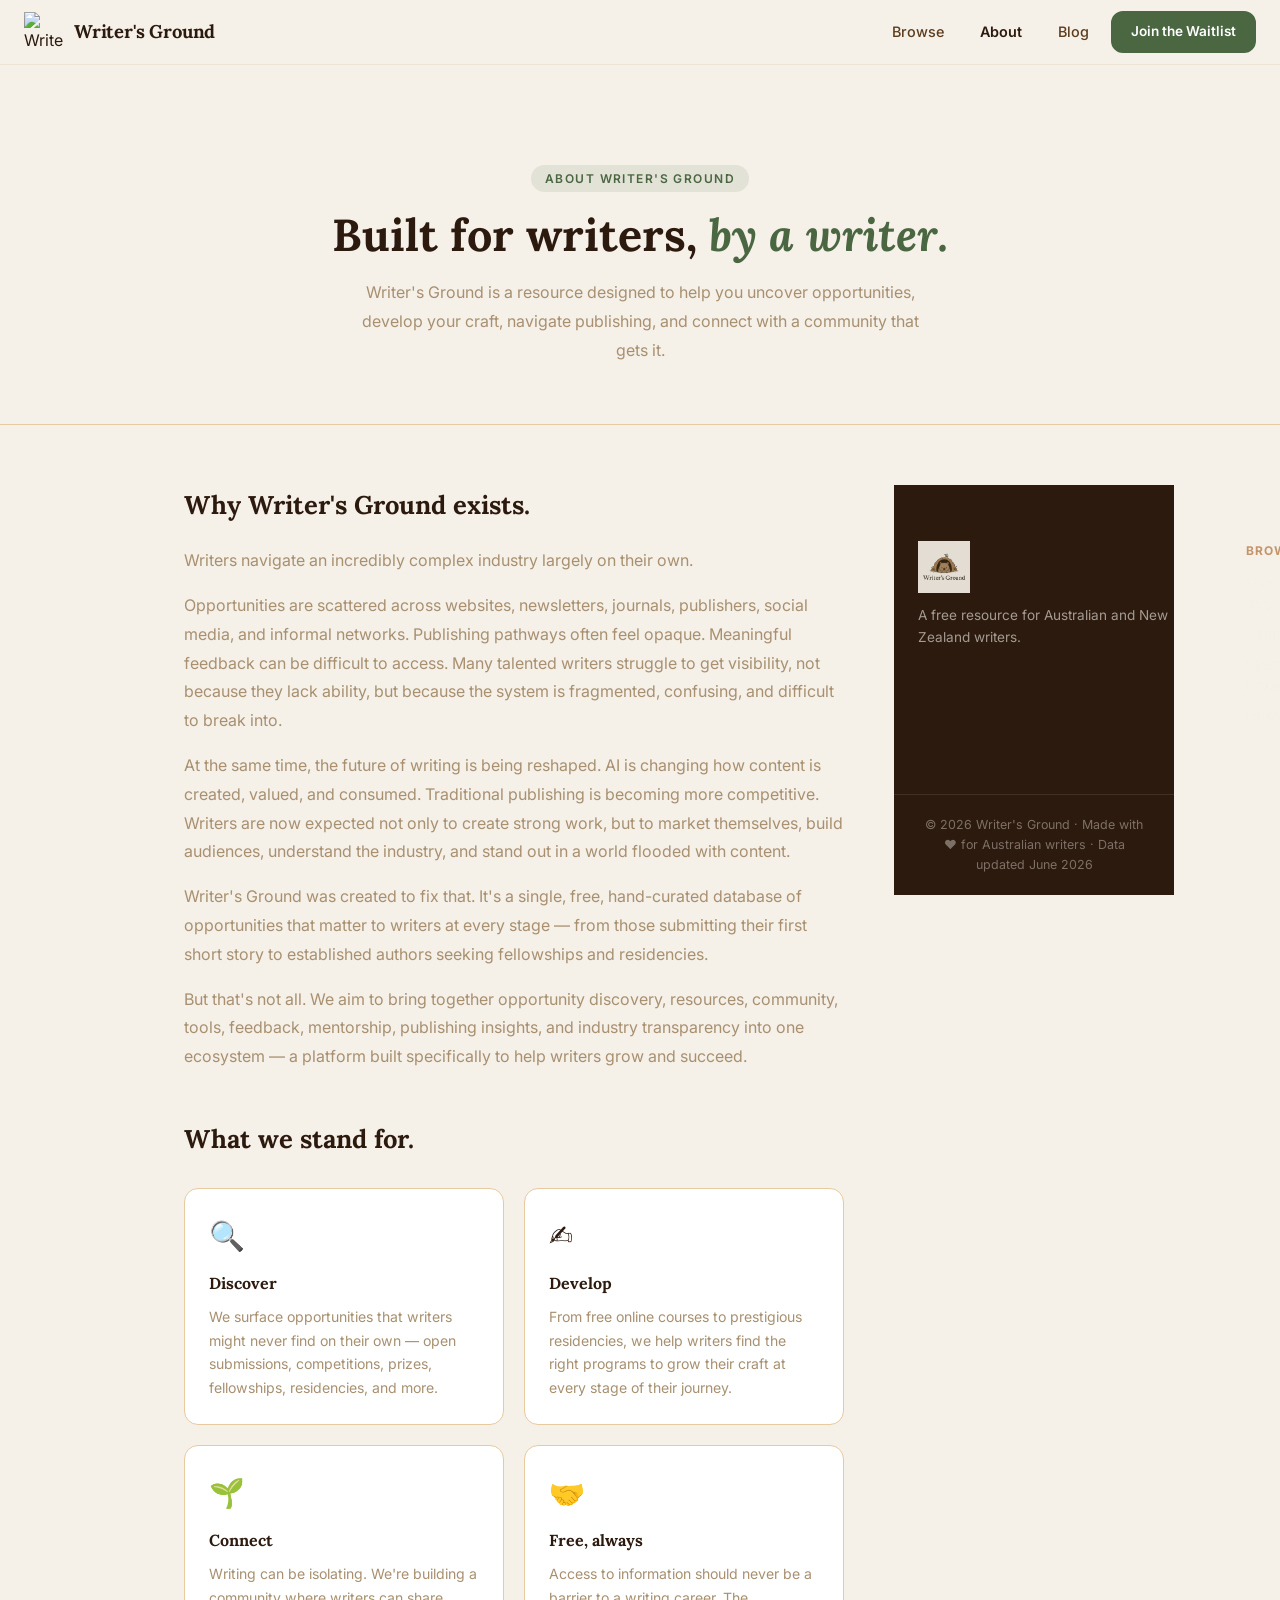
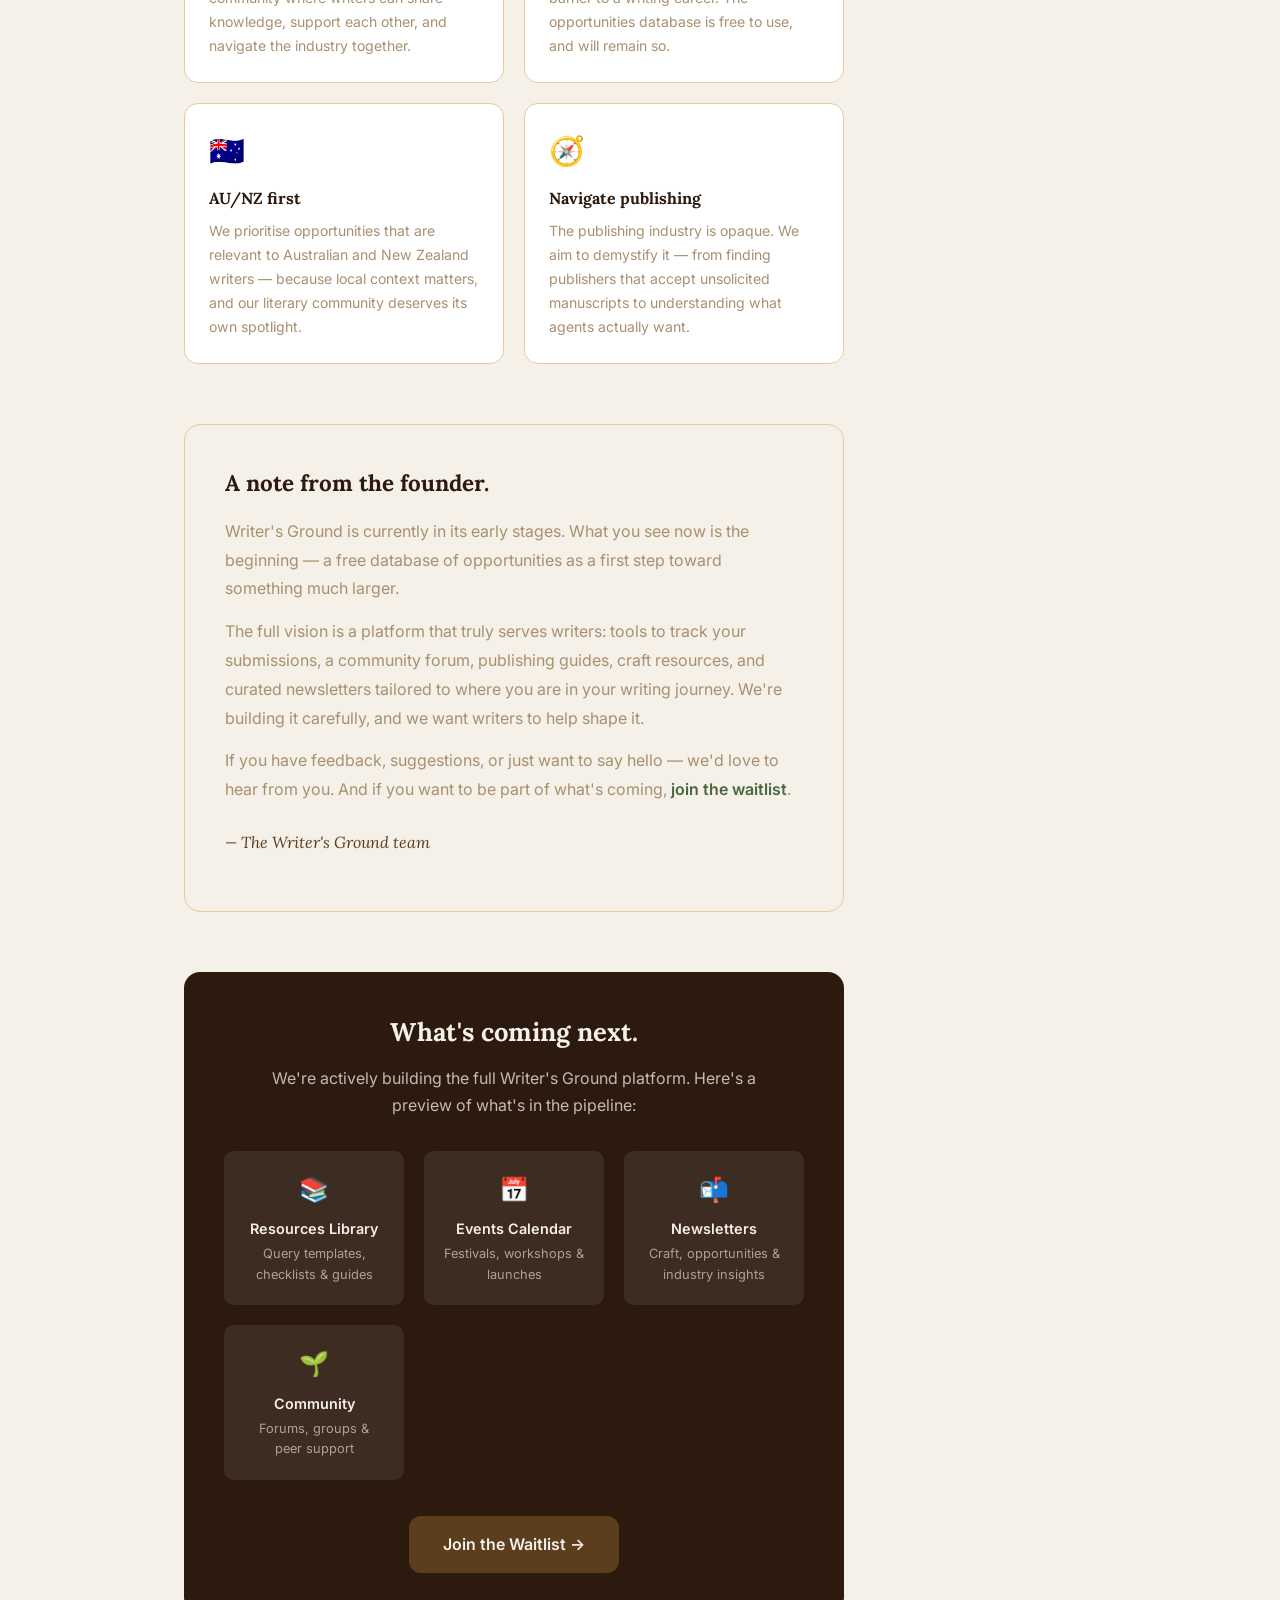
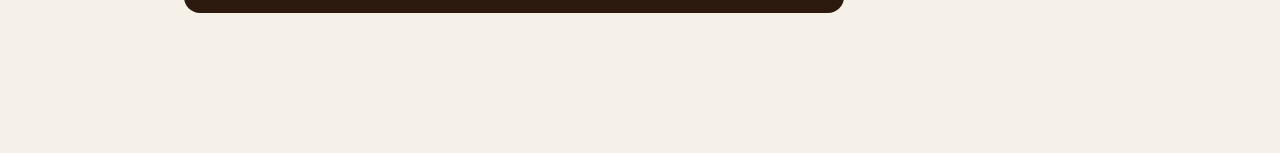
==== commit 7f2002c7: "Update about.html" ====
--- a/about.html
+++ b/about.html
@@ -35,7 +35,7 @@
     <div class="page-hero-inner">
       <div class="page-eyebrow">About Writer's Ground</div>
       <h1 class="page-title">Built for writers, <em>by a writer.</em></h1>
-      <p class="page-sub">Writer's Ground is a free resource for Australian and New Zealand writers — designed to help you uncover opportunities, develop your craft, navigate publishing, and connect with a community that gets it.</p>
+      <p class="page-sub">Writer's Ground is a resource designed to help you uncover opportunities, develop your craft, navigate publishing, and connect with a community that gets it.</p>
     </div>
   </section>
 
@@ -50,14 +50,7 @@
         <p style="color: var(--text-muted); line-height: 1.8; margin-bottom: 16px;">Opportunities are scattered across websites, newsletters, journals, publishers, social media, and informal networks. Publishing pathways often feel opaque. Meaningful feedback can be difficult to access. Many talented writers struggle to get visibility, not because they lack ability, but because the system is fragmented, confusing, and difficult to break into.</p>
         <p style="color: var(--text-muted); line-height: 1.8; margin-bottom: 16px;">At the same time, the future of writing is being reshaped. AI is changing how content is created, valued, and consumed. Traditional publishing is becoming more competitive. Writers are now expected not only to create strong work, but to market themselves, build audiences, understand the industry, and stand out in a world flooded with content.</p>
         <p style="color: var(--text-muted); line-height: 1.8; margin-bottom: 16px;">Writer's Ground was created to fix that. It's a single, free, hand-curated database of opportunities that matter to writers at every stage — from those submitting their first short story to established authors seeking fellowships and residencies.</p>
-        <p style="color: var(--text-muted); line-height: 1.8; margin-bottom: 16px;">But that's not all. We aim to bring together opportunity discovery, resources, community, tools, feedback, mentorship, publishing insights, and industry transparency into one ecosystem -- a platform built specifically to help writers grow and succeed.</p>
-
-      </div>
-      <div class="about-page-img">
-        <img src="Wombat_no_bg.png" alt="Writer's Ground wombat mascot" />
-        <p style="font-size: 0.85rem; color: var(--text-muted); margin-top: 12px; font-style: italic;">Meet our mascot — a wombat who knows every burrow worth exploring.</p>
-      </div>
-    </div>
+        <p style="color: var(--text-muted); line-height: 1.8; margin-bottom: 16px;">But that's not all. We aim to bring together opportunity discovery, resources, community, tools, feedback, mentorship, publishing insights, and industry transparency into one ecosystem — a platform built specifically to help writers grow and succeed.</p>
 
     <!-- Values -->
     <div class="about-values">
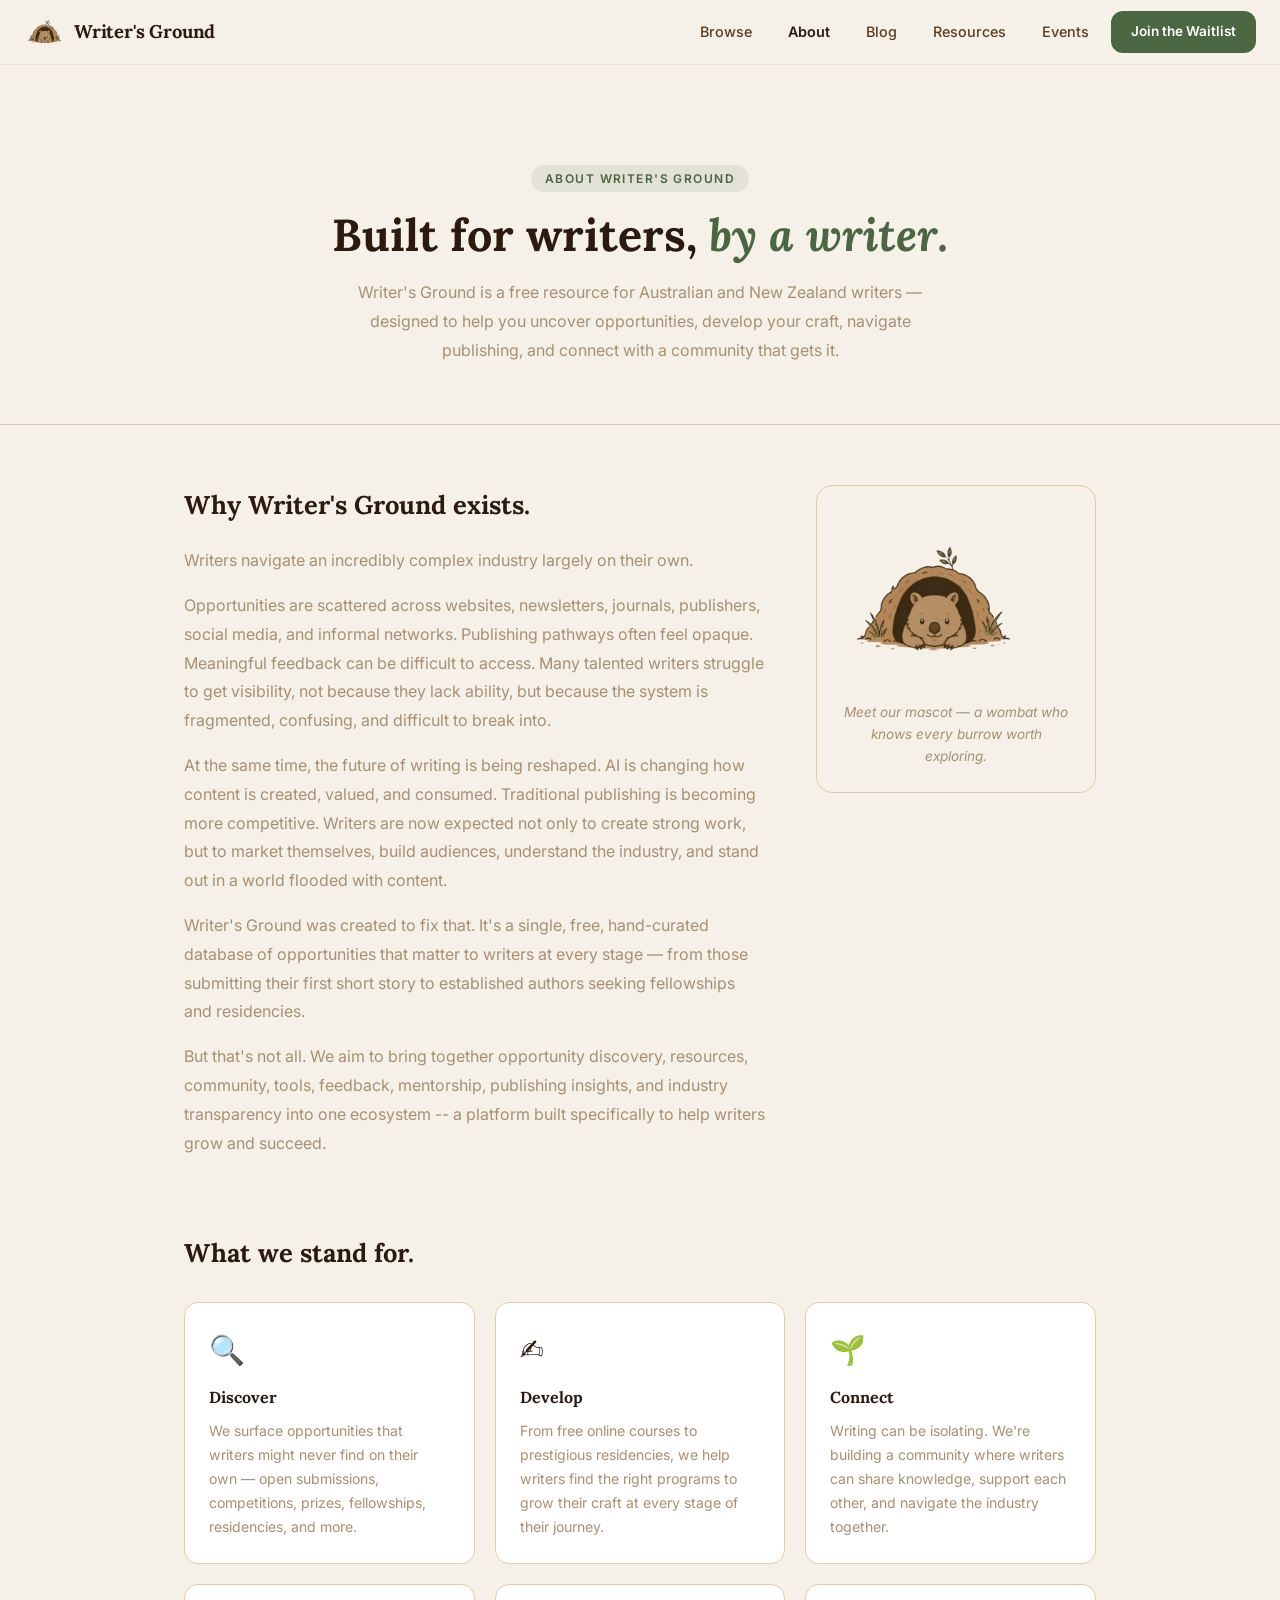
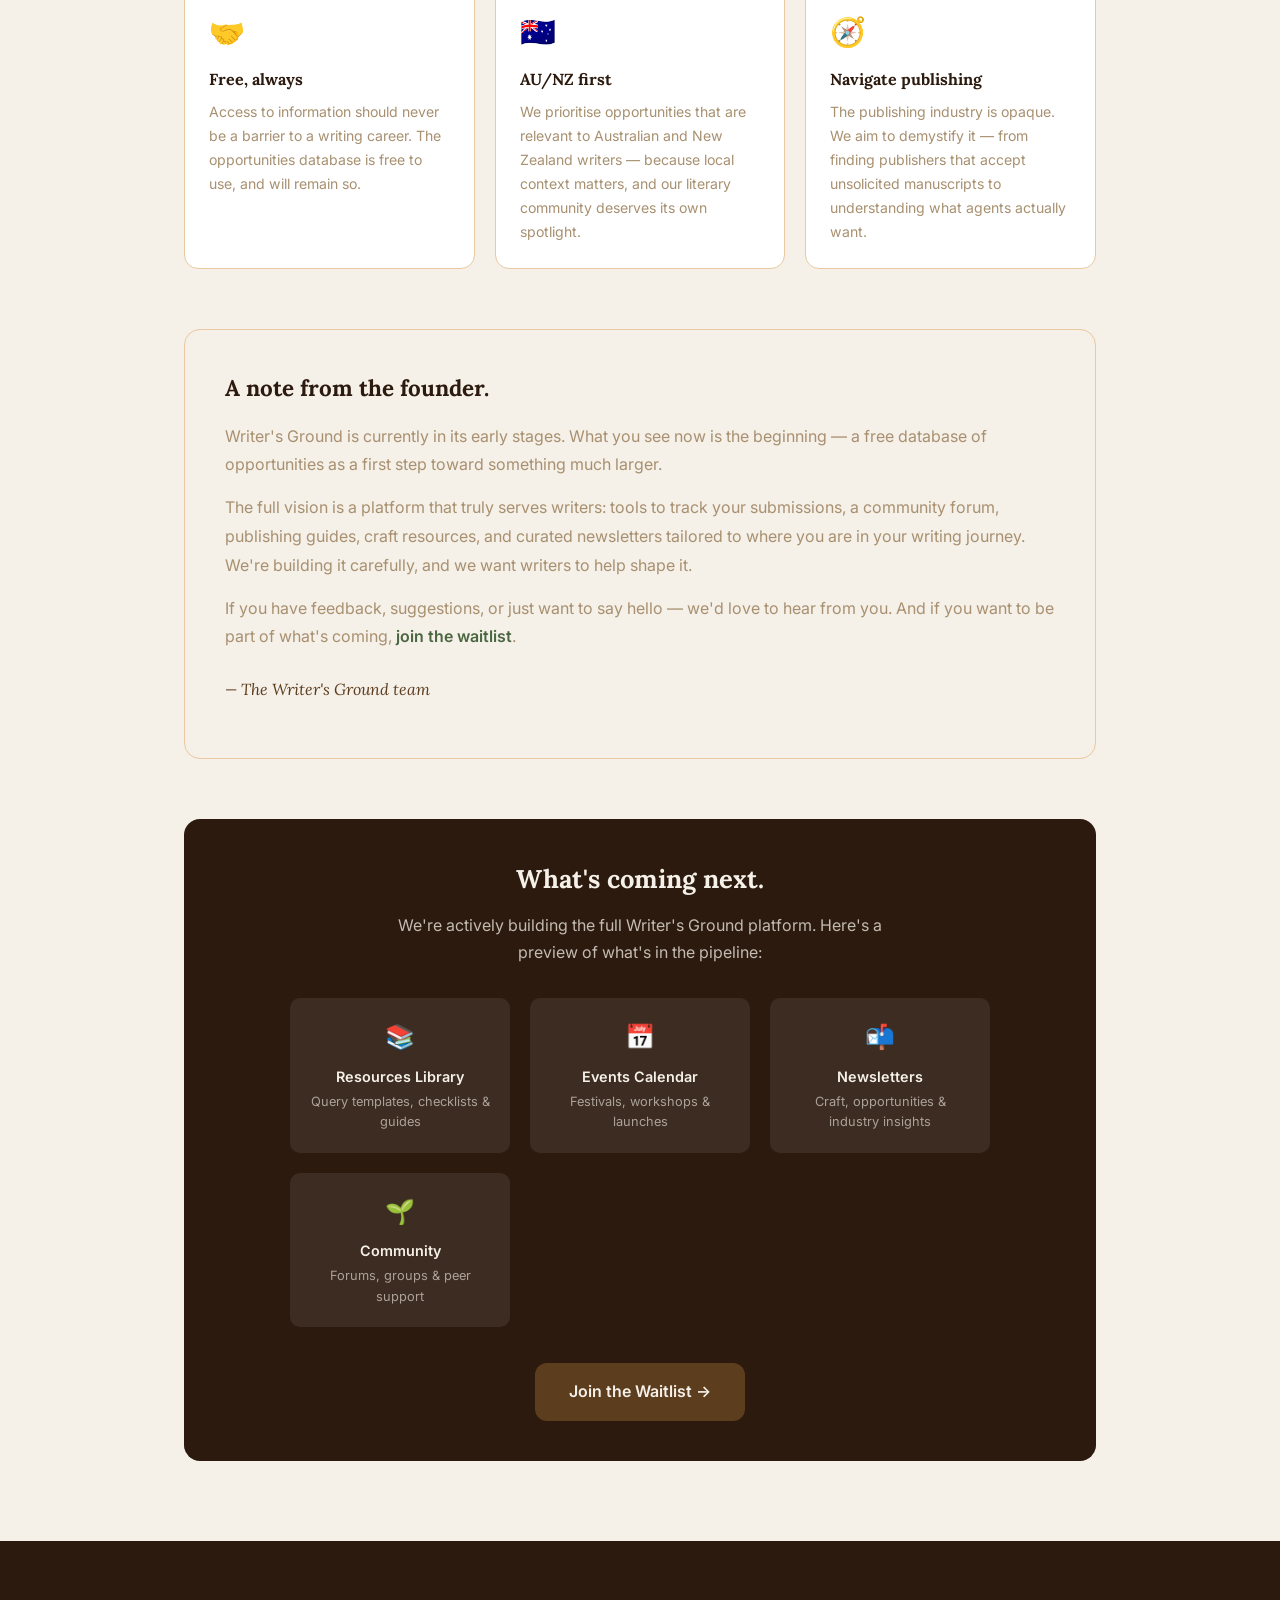
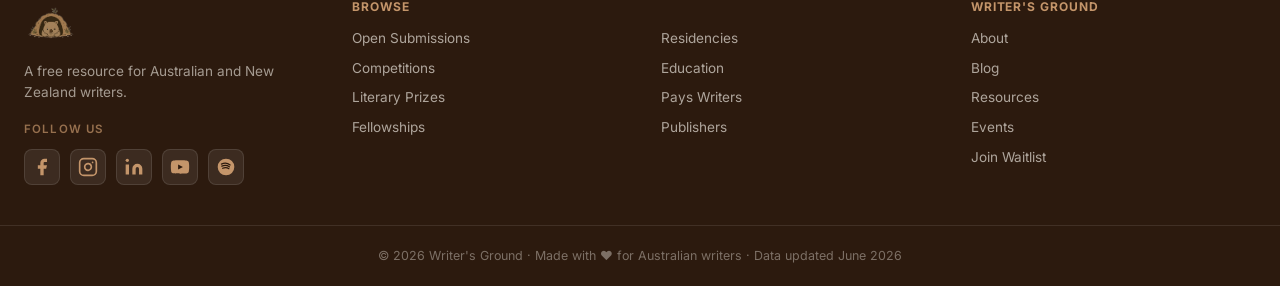
==== commit df92d7b6: "Add files via upload" ====
--- a/about.html
+++ b/about.html
@@ -18,10 +18,12 @@
         <img src="Wombat_no_bg.png" alt="Writer's Ground" class="logo-img" />
         <span class="logo-text">Writer's Ground</span>
       </a>
-      <nav class="main-nav" id="main-nav">
+            <nav class="main-nav" id="main-nav">
         <a href="index.html#browse" class="nav-link">Browse</a>
         <a href="about.html" class="nav-link active">About</a>
         <a href="blog.html" class="nav-link">Blog</a>
+        <a href="resources.html" class="nav-link">Resources</a>
+        <a href="events.html" class="nav-link">Events</a>
         <a href="waitlist.html" class="btn btn-nav">Join the Waitlist</a>
       </nav>
       <button class="hamburger" id="hamburger" aria-label="Open menu">
@@ -35,7 +37,7 @@
     <div class="page-hero-inner">
       <div class="page-eyebrow">About Writer's Ground</div>
       <h1 class="page-title">Built for writers, <em>by a writer.</em></h1>
-      <p class="page-sub">Writer's Ground is a resource designed to help you uncover opportunities, develop your craft, navigate publishing, and connect with a community that gets it.</p>
+      <p class="page-sub">Writer's Ground is a free resource for Australian and New Zealand writers — designed to help you uncover opportunities, develop your craft, navigate publishing, and connect with a community that gets it.</p>
     </div>
   </section>
 
@@ -50,7 +52,14 @@
         <p style="color: var(--text-muted); line-height: 1.8; margin-bottom: 16px;">Opportunities are scattered across websites, newsletters, journals, publishers, social media, and informal networks. Publishing pathways often feel opaque. Meaningful feedback can be difficult to access. Many talented writers struggle to get visibility, not because they lack ability, but because the system is fragmented, confusing, and difficult to break into.</p>
         <p style="color: var(--text-muted); line-height: 1.8; margin-bottom: 16px;">At the same time, the future of writing is being reshaped. AI is changing how content is created, valued, and consumed. Traditional publishing is becoming more competitive. Writers are now expected not only to create strong work, but to market themselves, build audiences, understand the industry, and stand out in a world flooded with content.</p>
         <p style="color: var(--text-muted); line-height: 1.8; margin-bottom: 16px;">Writer's Ground was created to fix that. It's a single, free, hand-curated database of opportunities that matter to writers at every stage — from those submitting their first short story to established authors seeking fellowships and residencies.</p>
-        <p style="color: var(--text-muted); line-height: 1.8; margin-bottom: 16px;">But that's not all. We aim to bring together opportunity discovery, resources, community, tools, feedback, mentorship, publishing insights, and industry transparency into one ecosystem — a platform built specifically to help writers grow and succeed.</p>
+        <p style="color: var(--text-muted); line-height: 1.8; margin-bottom: 16px;">But that's not all. We aim to bring together opportunity discovery, resources, community, tools, feedback, mentorship, publishing insights, and industry transparency into one ecosystem -- a platform built specifically to help writers grow and succeed.</p>
+
+      </div>
+      <div class="about-page-img">
+        <img src="Wombat_no_bg.png" alt="Writer's Ground wombat mascot" />
+        <p style="font-size: 0.85rem; color: var(--text-muted); margin-top: 12px; font-style: italic;">Meet our mascot — a wombat who knows every burrow worth exploring.</p>
+      </div>
+    </div>
 
     <!-- Values -->
     <div class="about-values">
@@ -133,8 +142,47 @@
   <footer class="site-footer">
     <div class="footer-inner">
       <div class="footer-brand">
-        <img src="logo.png" alt="Writer's Ground" class="footer-logo" />
+        <img src="Wombat_no_bg.png" alt="Writer's Ground" class="footer-logo" />
         <p>A free resource for Australian and New Zealand writers.</p>
+      
+        <div class="footer-social">
+        <span class="social-label">Follow us</span>
+        <div class="social-icons">
+          <a href="#" class="social-icon" aria-label="Facebook" title="Facebook">
+            <svg xmlns="http://www.w3.org/2000/svg" width="20" height="20" viewBox="0 0 24 24" fill="currentColor">
+              <path d="M18 2h-3a5 5 0 0 0-5 5v3H7v4h3v8h4v-8h3l1-4h-4V7a1 1 0 0 1 1-1h3z"/>
+            </svg>
+          </a>
+          <a href="#" class="social-icon" aria-label="Instagram" title="Instagram">
+            <svg xmlns="http://www.w3.org/2000/svg" width="20" height="20" viewBox="0 0 24 24" fill="none" stroke="currentColor" stroke-width="2" stroke-linecap="round" stroke-linejoin="round">
+              <rect x="2" y="2" width="20" height="20" rx="5" ry="5"/>
+              <path d="M16 11.37A4 4 0 1 1 12.63 8 4 4 0 0 1 16 11.37z"/>
+              <line x1="17.5" y1="6.5" x2="17.51" y2="6.5"/>
+            </svg>
+          </a>
+          <a href="#" class="social-icon" aria-label="LinkedIn" title="LinkedIn">
+            <svg xmlns="http://www.w3.org/2000/svg" width="20" height="20" viewBox="0 0 24 24" fill="currentColor">
+              <path d="M16 8a6 6 0 0 1 6 6v7h-4v-7a2 2 0 0 0-2-2 2 2 0 0 0-2 2v7h-4v-7a6 6 0 0 1 6-6z"/>
+              <rect x="2" y="9" width="4" height="12"/>
+              <circle cx="4" cy="4" r="2"/>
+            </svg>
+          </a>
+          <a href="#" class="social-icon" aria-label="YouTube" title="YouTube">
+            <svg xmlns="http://www.w3.org/2000/svg" width="20" height="20" viewBox="0 0 24 24" fill="currentColor">
+              <path d="M22.54 6.42a2.78 2.78 0 0 0-1.95-1.96C18.88 4 12 4 12 4s-6.88 0-8.59.46a2.78 2.78 0 0 0-1.95 1.96A29 29 0 0 0 1 12a29 29 0 0 0 .46 5.58A2.78 2.78 0 0 0 3.41 19.6C5.12 20 12 20 12 20s6.88 0 8.59-.46a2.78 2.78 0 0 0 1.95-1.95A29 29 0 0 0 23 12a29 29 0 0 0-.46-5.58z"/>
+              <polygon points="9.75 15.02 15.5 12 9.75 8.98 9.75 15.02" fill="var(--brown-dark)" style="fill:#2C1A0E"/>
+            </svg>
+          </a>
+          <a href="#" class="social-icon" aria-label="Spotify" title="Spotify">
+            <svg xmlns="http://www.w3.org/2000/svg" width="20" height="20" viewBox="0 0 24 24" fill="currentColor">
+              <circle cx="12" cy="12" r="10"/>
+              <path d="M8 13.5c2.5-1 5.5-.8 7.5.5" stroke="var(--brown-dark)" stroke-width="1.5" stroke-linecap="round" fill="none" style="stroke:#2C1A0E"/>
+              <path d="M7 11c3-1.2 6.5-1 9 .8" stroke="var(--brown-dark)" stroke-width="1.5" stroke-linecap="round" fill="none" style="stroke:#2C1A0E"/>
+              <path d="M6.5 8.5c3.5-1.5 7.5-1.2 10.5 1" stroke="var(--brown-dark)" stroke-width="1.5" stroke-linecap="round" fill="none" style="stroke:#2C1A0E"/>
+            </svg>
+          </a>
+        </div>
+      </div>
       </div>
       <div class="footer-links">
         <div class="footer-col">
--- a/styles.css
+++ b/styles.css
@@ -206,7 +206,7 @@
 .hero-inner {
   max-width: 1280px;
   margin: 0 auto;
-  padding: 72px 24px 64px;
+  padding: 36px 24px 32px;
   display: grid;
   grid-template-columns: 1fr 380px;
   gap: 48px;
@@ -228,7 +228,7 @@
 }
 .hero-heading {
   font-family: var(--font-serif);
-  font-size: clamp(2rem, 4vw, 3.2rem);
+  font-size: clamp(1.8rem, 3.5vw, 2.6rem);
   font-weight: 700;
   color: var(--brown-dark);
   line-height: 1.2;
@@ -244,13 +244,13 @@
   color: var(--text-light);
   line-height: 1.7;
   max-width: 540px;
-  margin-bottom: 32px;
+  margin-bottom: 20px;
 }
 .hero-actions {
   display: flex;
   gap: 12px;
   flex-wrap: wrap;
-  margin-bottom: 36px;
+  margin-bottom: 24px;
 }
 .hero-stats {
   display: flex;
@@ -286,8 +286,8 @@
   align-items: center;
 }
 .hero-mascot {
-  width: 320px;
-  height: 320px;
+  width: 240px;
+  height: 240px;
   object-fit: contain;
   filter: drop-shadow(0 12px 32px rgba(44,26,14,0.15));
   animation: float 4s ease-in-out infinite;
@@ -319,19 +319,32 @@
   z-index: 80;
   background: var(--cream);
   padding-top: 4px;
+  overflow: hidden;
+}
+.cat-tabs-wrap::after {
+  content: '';
+  position: absolute;
+  right: 0;
+  top: 0;
+  bottom: 0;
+  width: 48px;
+  background: linear-gradient(to right, transparent, var(--cream) 80%);
+  pointer-events: none;
+  z-index: 2;
 }
 .cat-tabs {
   display: flex;
-  gap: 4px;
+  gap: 0;
   overflow-x: auto;
   scrollbar-width: none;
   padding-bottom: 0;
+  padding-right: 48px;
 }
 .cat-tabs::-webkit-scrollbar { display: none; }
 .cat-tab {
   flex-shrink: 0;
-  padding: 12px 18px;
-  font-size: 0.875rem;
+  padding: 11px 13px;
+  font-size: 0.82rem;
   font-weight: 500;
   color: var(--text-light);
   background: none;
@@ -340,6 +353,8 @@
   margin-bottom: -2px;
   transition: all var(--transition);
   white-space: nowrap;
+  cursor: pointer;
+  letter-spacing: -0.01em;
 }
 .cat-tab:hover {
   color: var(--brown);
@@ -1479,3 +1494,91 @@
 .pillar strong { display: block; color: var(--brown-dark); font-size: 0.95rem; margin-bottom: 2px; }
 .pillar p { font-size: 0.85rem; color: var(--text-muted); margin: 0; line-height: 1.5; }
 
+
+/* ── SOCIAL ICONS ─────────────────────────────────────────────────────────── */
+.footer-social {
+  display: flex;
+  flex-direction: column;
+  gap: 10px;
+  margin-top: 16px;
+}
+.social-label {
+  font-size: 0.72rem;
+  font-weight: 600;
+  letter-spacing: 0.1em;
+  text-transform: uppercase;
+  color: var(--sand);
+  opacity: 0.7;
+}
+.social-icons {
+  display: flex;
+  gap: 10px;
+  align-items: center;
+}
+.social-icon {
+  display: flex;
+  align-items: center;
+  justify-content: center;
+  width: 36px;
+  height: 36px;
+  border-radius: 8px;
+  background: rgba(255,255,255,0.08);
+  color: var(--sand);
+  text-decoration: none;
+  transition: background 0.2s, color 0.2s, transform 0.15s;
+  border: 1px solid rgba(255,255,255,0.1);
+}
+.social-icon:hover {
+  background: var(--sage);
+  color: white;
+  transform: translateY(-2px);
+  border-color: var(--sage);
+}
+
+/* ═══════════════════════════════════════════════════
+   SKELETON LOADING CARDS
+═══════════════════════════════════════════════════ */
+@keyframes shimmer {
+  0%   { background-position: -600px 0; }
+  100% { background-position: 600px 0; }
+}
+.skeleton-card {
+  background: var(--white);
+  border: 1px solid var(--border-light);
+  border-radius: var(--radius-md);
+  overflow: hidden;
+  pointer-events: none;
+}
+.skeleton-stripe {
+  height: 4px;
+  background: linear-gradient(90deg, var(--cream-dark) 25%, var(--sand-light) 50%, var(--cream-dark) 75%);
+  background-size: 600px 100%;
+  animation: shimmer 1.4s infinite linear;
+}
+.skeleton-body {
+  padding: 18px;
+}
+.skeleton-line {
+  height: 12px;
+  border-radius: 6px;
+  margin-bottom: 10px;
+  background: linear-gradient(90deg, var(--cream-dark) 25%, var(--border-light) 50%, var(--cream-dark) 75%);
+  background-size: 600px 100%;
+  animation: shimmer 1.4s infinite linear;
+}
+.skeleton-line.wide   { width: 75%; }
+.skeleton-line.medium { width: 55%; }
+.skeleton-line.narrow { width: 35%; }
+.skeleton-tags {
+  display: flex;
+  gap: 8px;
+  margin: 14px 0;
+}
+.skeleton-tag {
+  height: 22px;
+  width: 72px;
+  border-radius: 100px;
+  background: linear-gradient(90deg, var(--cream-dark) 25%, var(--border-light) 50%, var(--cream-dark) 75%);
+  background-size: 600px 100%;
+  animation: shimmer 1.4s infinite linear;
+}
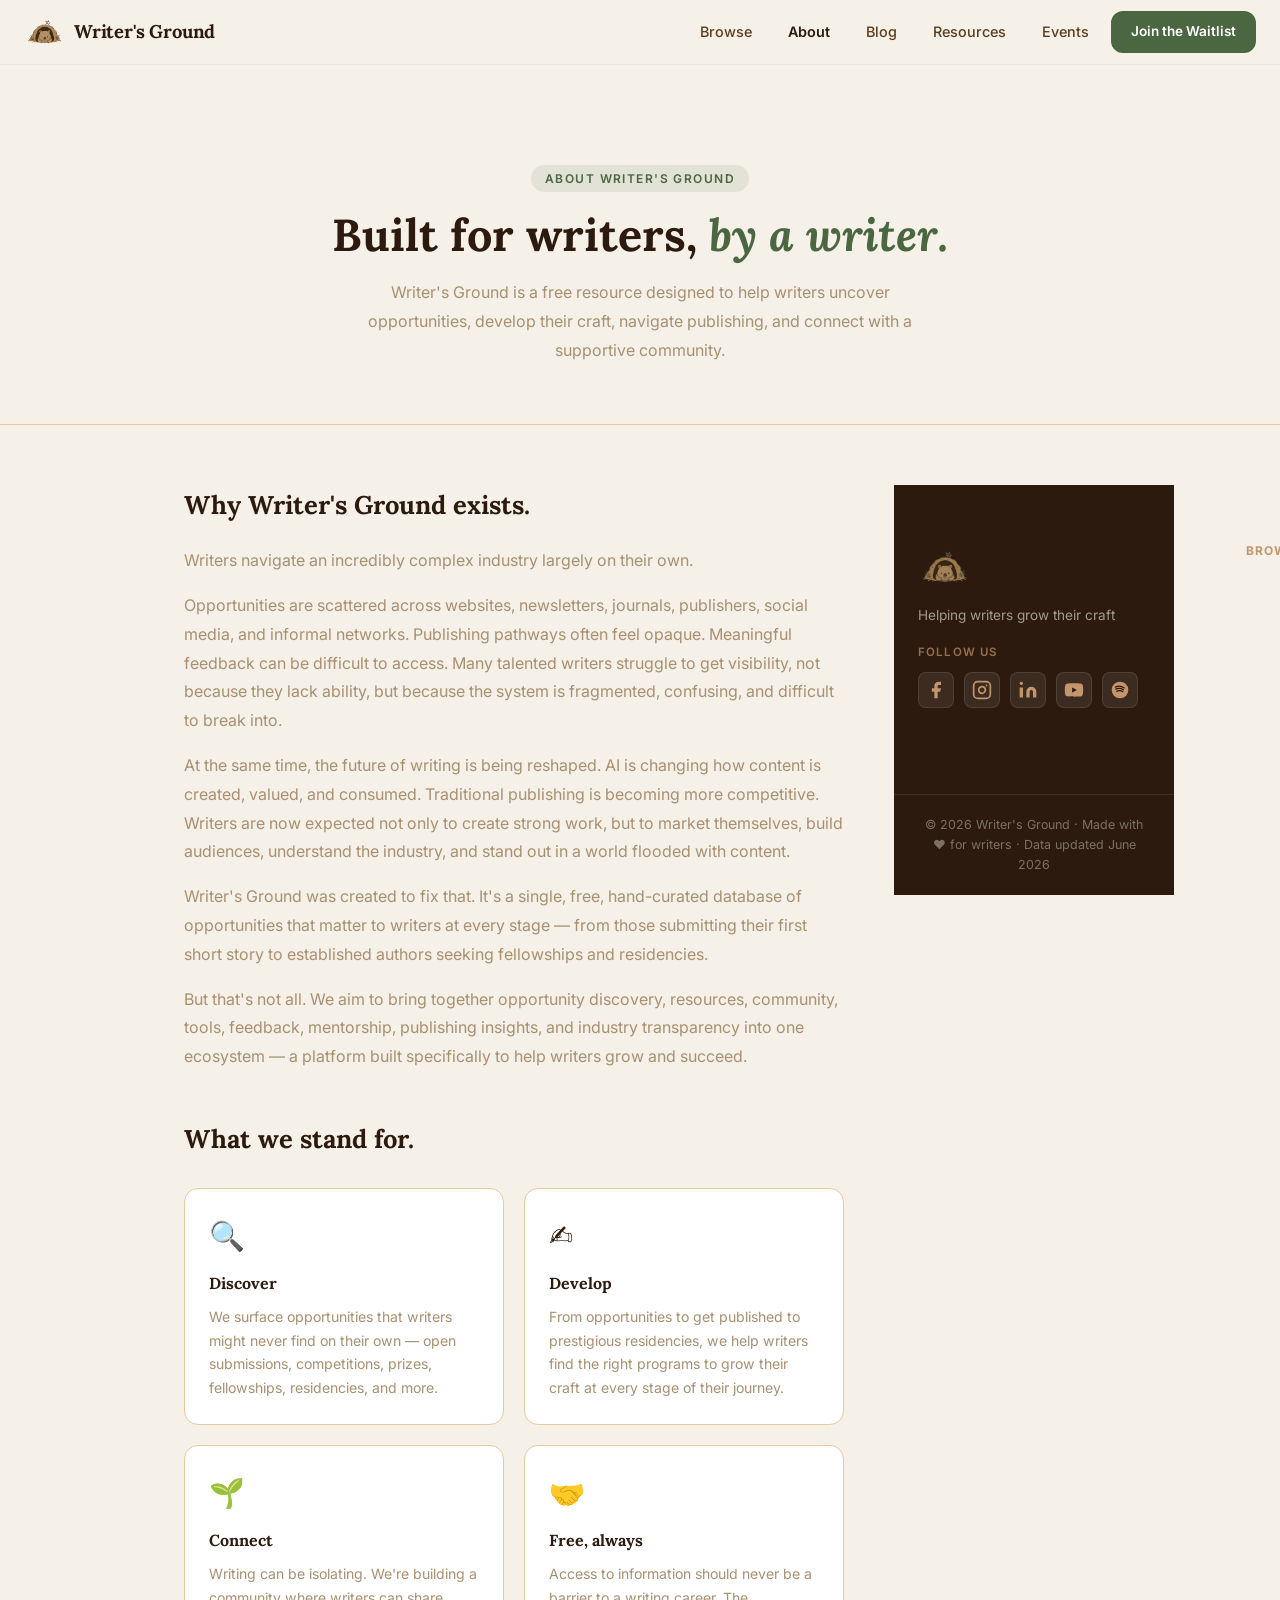
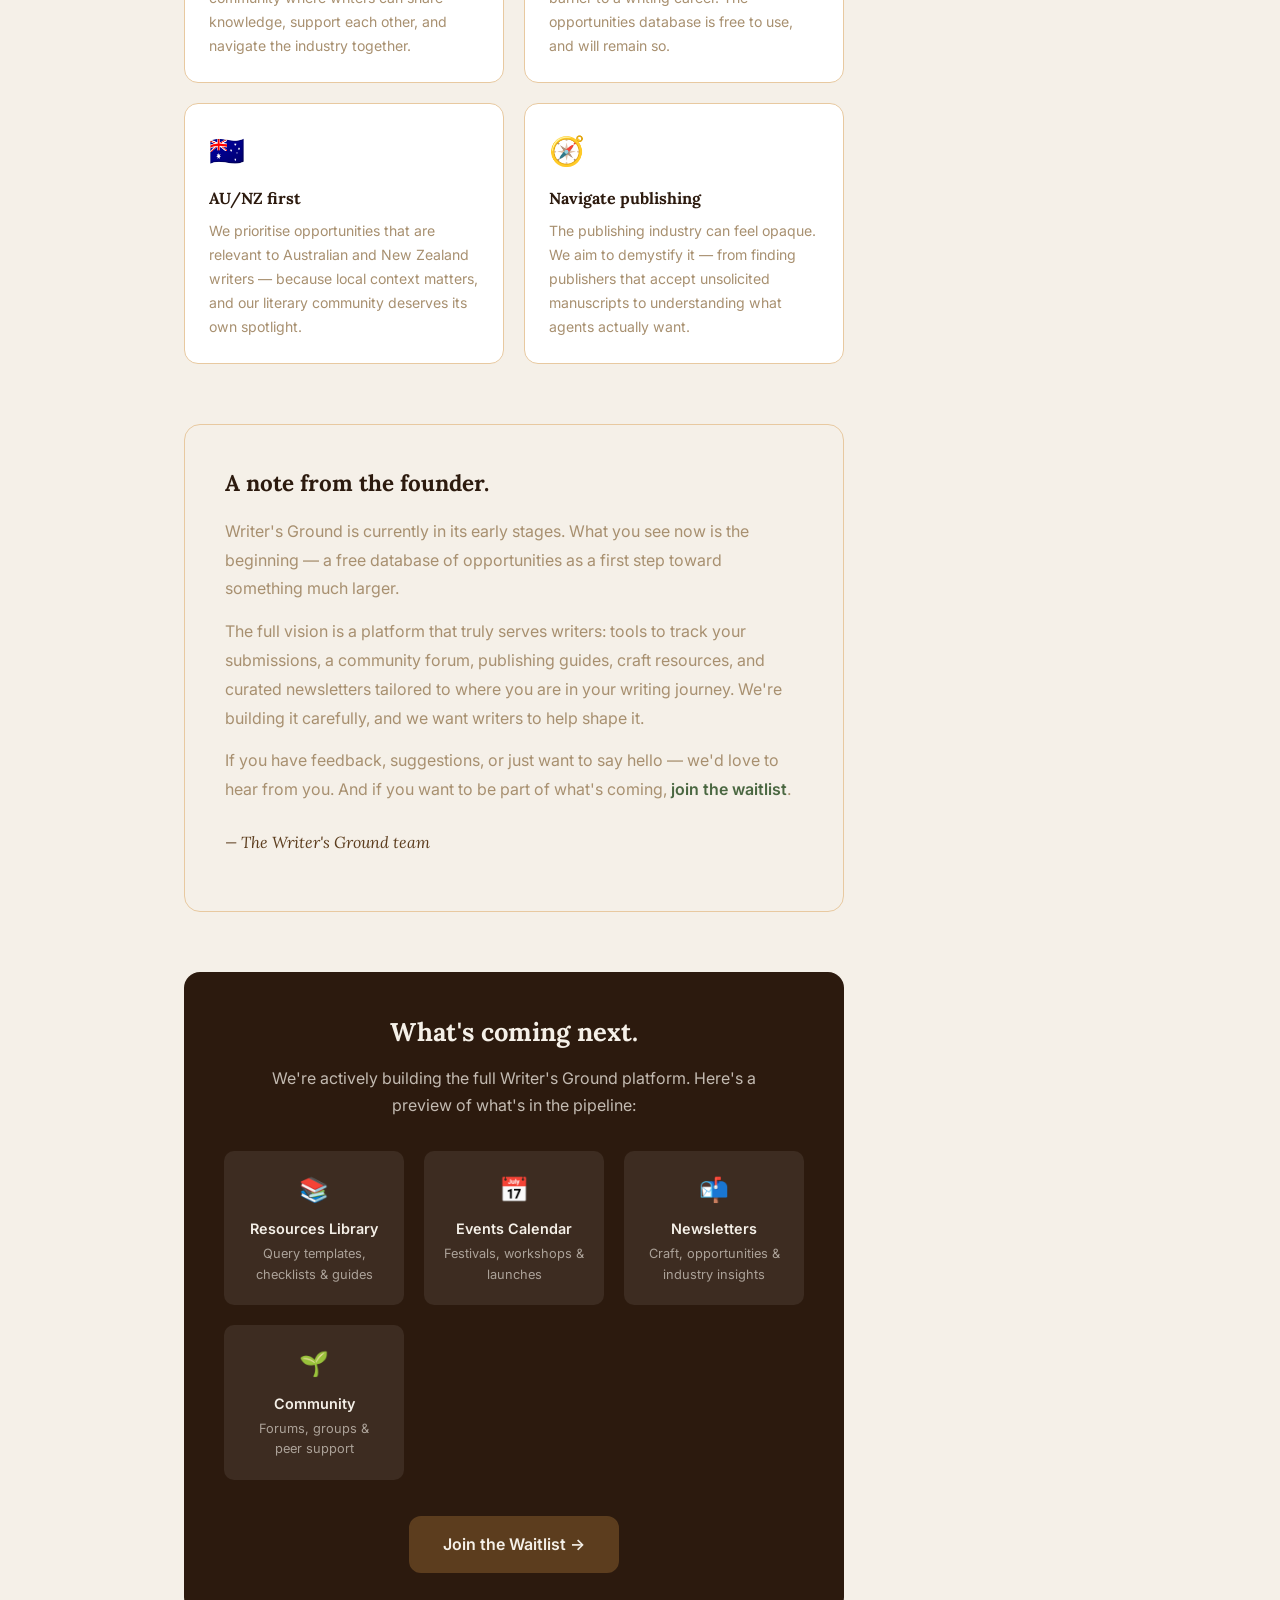
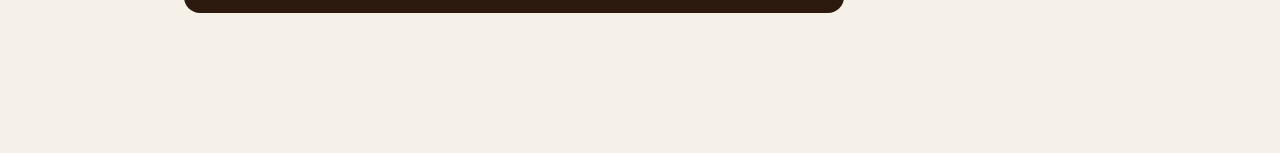
==== commit 12faa84e: "Update about.html" ====
--- a/about.html
+++ b/about.html
@@ -37,7 +37,7 @@
     <div class="page-hero-inner">
       <div class="page-eyebrow">About Writer's Ground</div>
       <h1 class="page-title">Built for writers, <em>by a writer.</em></h1>
-      <p class="page-sub">Writer's Ground is a free resource for Australian and New Zealand writers — designed to help you uncover opportunities, develop your craft, navigate publishing, and connect with a community that gets it.</p>
+      <p class="page-sub">Writer's Ground is a free resource designed to help writers uncover opportunities, develop their craft, navigate publishing, and connect with a supportive community.</p>
     </div>
   </section>
 
@@ -52,14 +52,7 @@
         <p style="color: var(--text-muted); line-height: 1.8; margin-bottom: 16px;">Opportunities are scattered across websites, newsletters, journals, publishers, social media, and informal networks. Publishing pathways often feel opaque. Meaningful feedback can be difficult to access. Many talented writers struggle to get visibility, not because they lack ability, but because the system is fragmented, confusing, and difficult to break into.</p>
         <p style="color: var(--text-muted); line-height: 1.8; margin-bottom: 16px;">At the same time, the future of writing is being reshaped. AI is changing how content is created, valued, and consumed. Traditional publishing is becoming more competitive. Writers are now expected not only to create strong work, but to market themselves, build audiences, understand the industry, and stand out in a world flooded with content.</p>
         <p style="color: var(--text-muted); line-height: 1.8; margin-bottom: 16px;">Writer's Ground was created to fix that. It's a single, free, hand-curated database of opportunities that matter to writers at every stage — from those submitting their first short story to established authors seeking fellowships and residencies.</p>
-        <p style="color: var(--text-muted); line-height: 1.8; margin-bottom: 16px;">But that's not all. We aim to bring together opportunity discovery, resources, community, tools, feedback, mentorship, publishing insights, and industry transparency into one ecosystem -- a platform built specifically to help writers grow and succeed.</p>
-
-      </div>
-      <div class="about-page-img">
-        <img src="Wombat_no_bg.png" alt="Writer's Ground wombat mascot" />
-        <p style="font-size: 0.85rem; color: var(--text-muted); margin-top: 12px; font-style: italic;">Meet our mascot — a wombat who knows every burrow worth exploring.</p>
-      </div>
-    </div>
+        <p style="color: var(--text-muted); line-height: 1.8; margin-bottom: 16px;">But that's not all. We aim to bring together opportunity discovery, resources, community, tools, feedback, mentorship, publishing insights, and industry transparency into one ecosystem — a platform built specifically to help writers grow and succeed.</p>
 
     <!-- Values -->
     <div class="about-values">
@@ -73,7 +66,7 @@
         <div class="value-card">
           <div class="v-icon">✍️</div>
           <h3>Develop</h3>
-          <p>From free online courses to prestigious residencies, we help writers find the right programs to grow their craft at every stage of their journey.</p>
+          <p>From opportunities to get published to prestigious residencies, we help writers find the right programs to grow their craft at every stage of their journey.</p>
         </div>
         <div class="value-card">
           <div class="v-icon">🌱</div>
@@ -93,7 +86,7 @@
         <div class="value-card">
           <div class="v-icon">🧭</div>
           <h3>Navigate publishing</h3>
-          <p>The publishing industry is opaque. We aim to demystify it — from finding publishers that accept unsolicited manuscripts to understanding what agents actually want.</p>
+          <p>The publishing industry can feel opaque. We aim to demystify it — from finding publishers that accept unsolicited manuscripts to understanding what agents actually want.</p>
         </div>
       </div>
     </div>
@@ -143,7 +136,7 @@
     <div class="footer-inner">
       <div class="footer-brand">
         <img src="Wombat_no_bg.png" alt="Writer's Ground" class="footer-logo" />
-        <p>A free resource for Australian and New Zealand writers.</p>
+        <p>Helping writers grow their craft</p>
       
         <div class="footer-social">
         <span class="social-label">Follow us</span>
@@ -210,7 +203,7 @@
       </div>
     </div>
     <div class="footer-bottom">
-      <p>© 2026 Writer's Ground · Made with ♥ for Australian writers · Data updated June 2026</p>
+      <p>© 2026 Writer's Ground · Made with ♥ for writers · Data updated June 2026</p>
     </div>
   </footer>
 
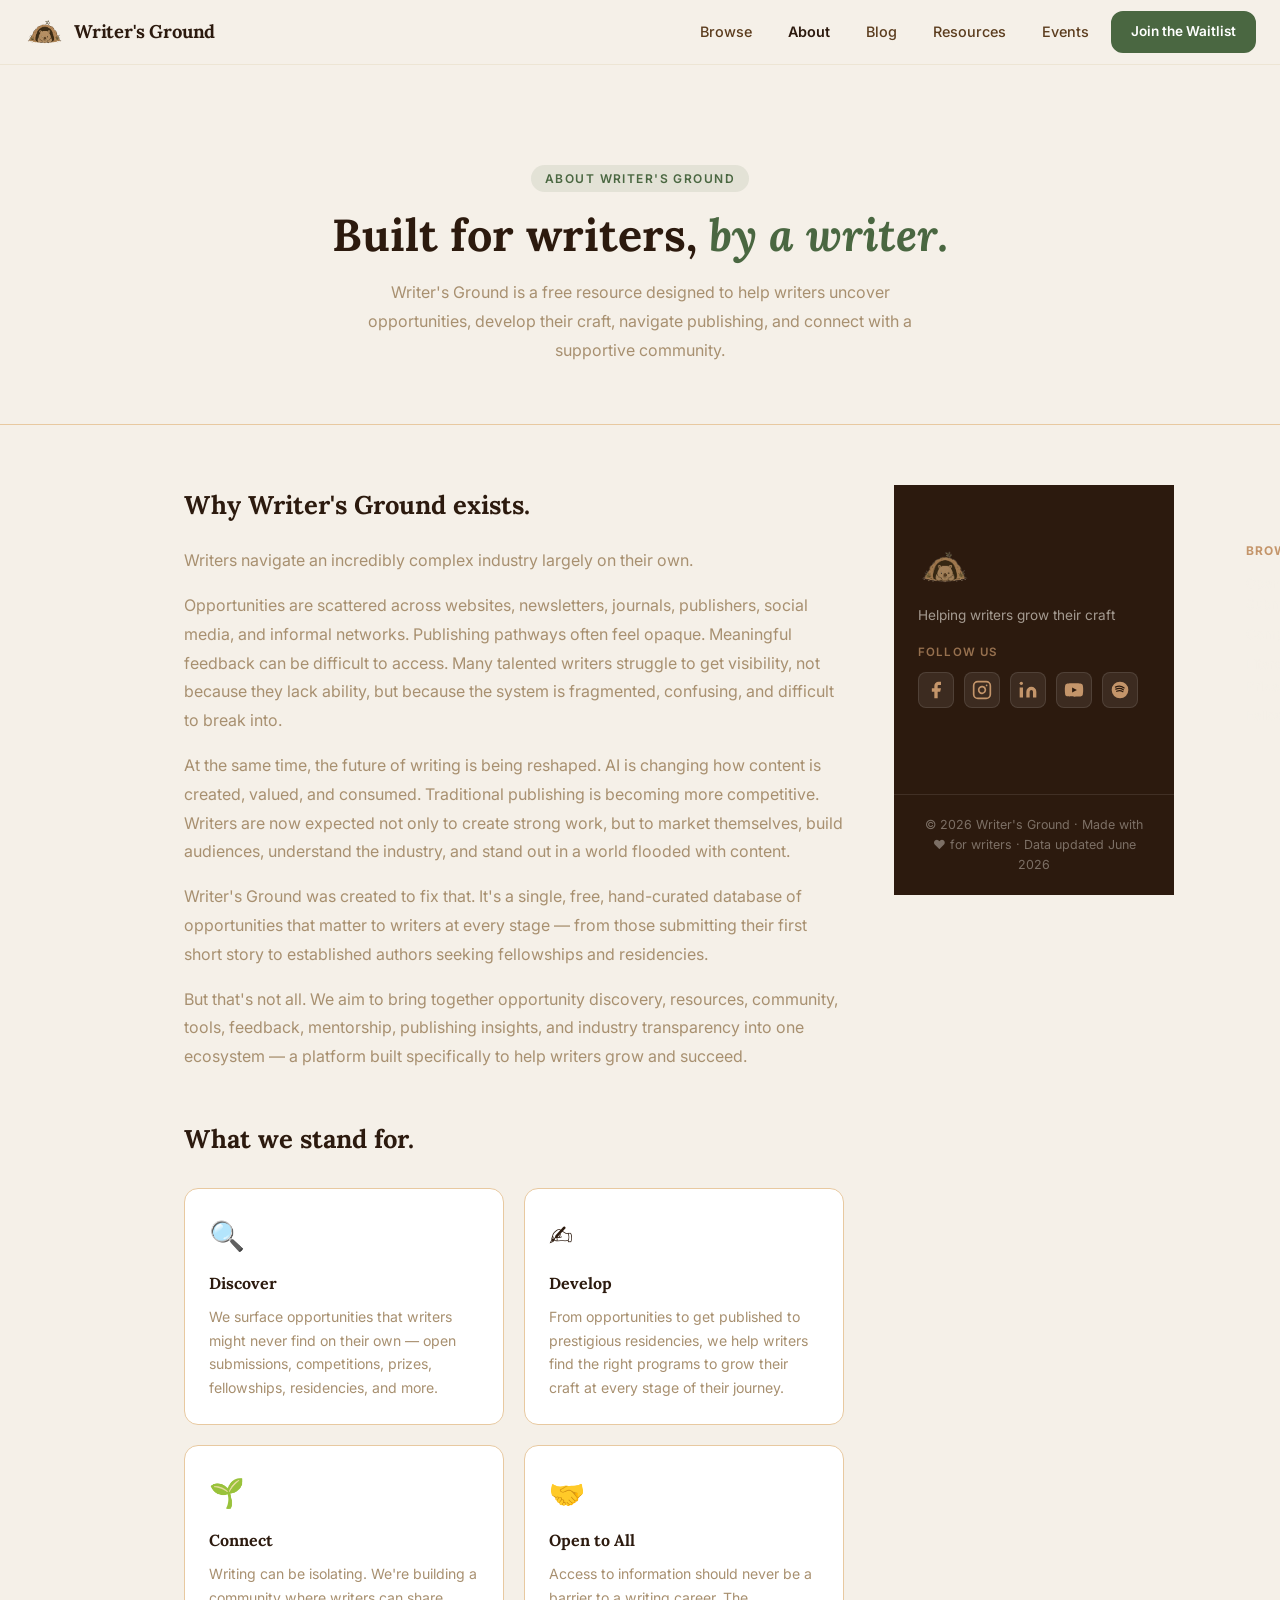
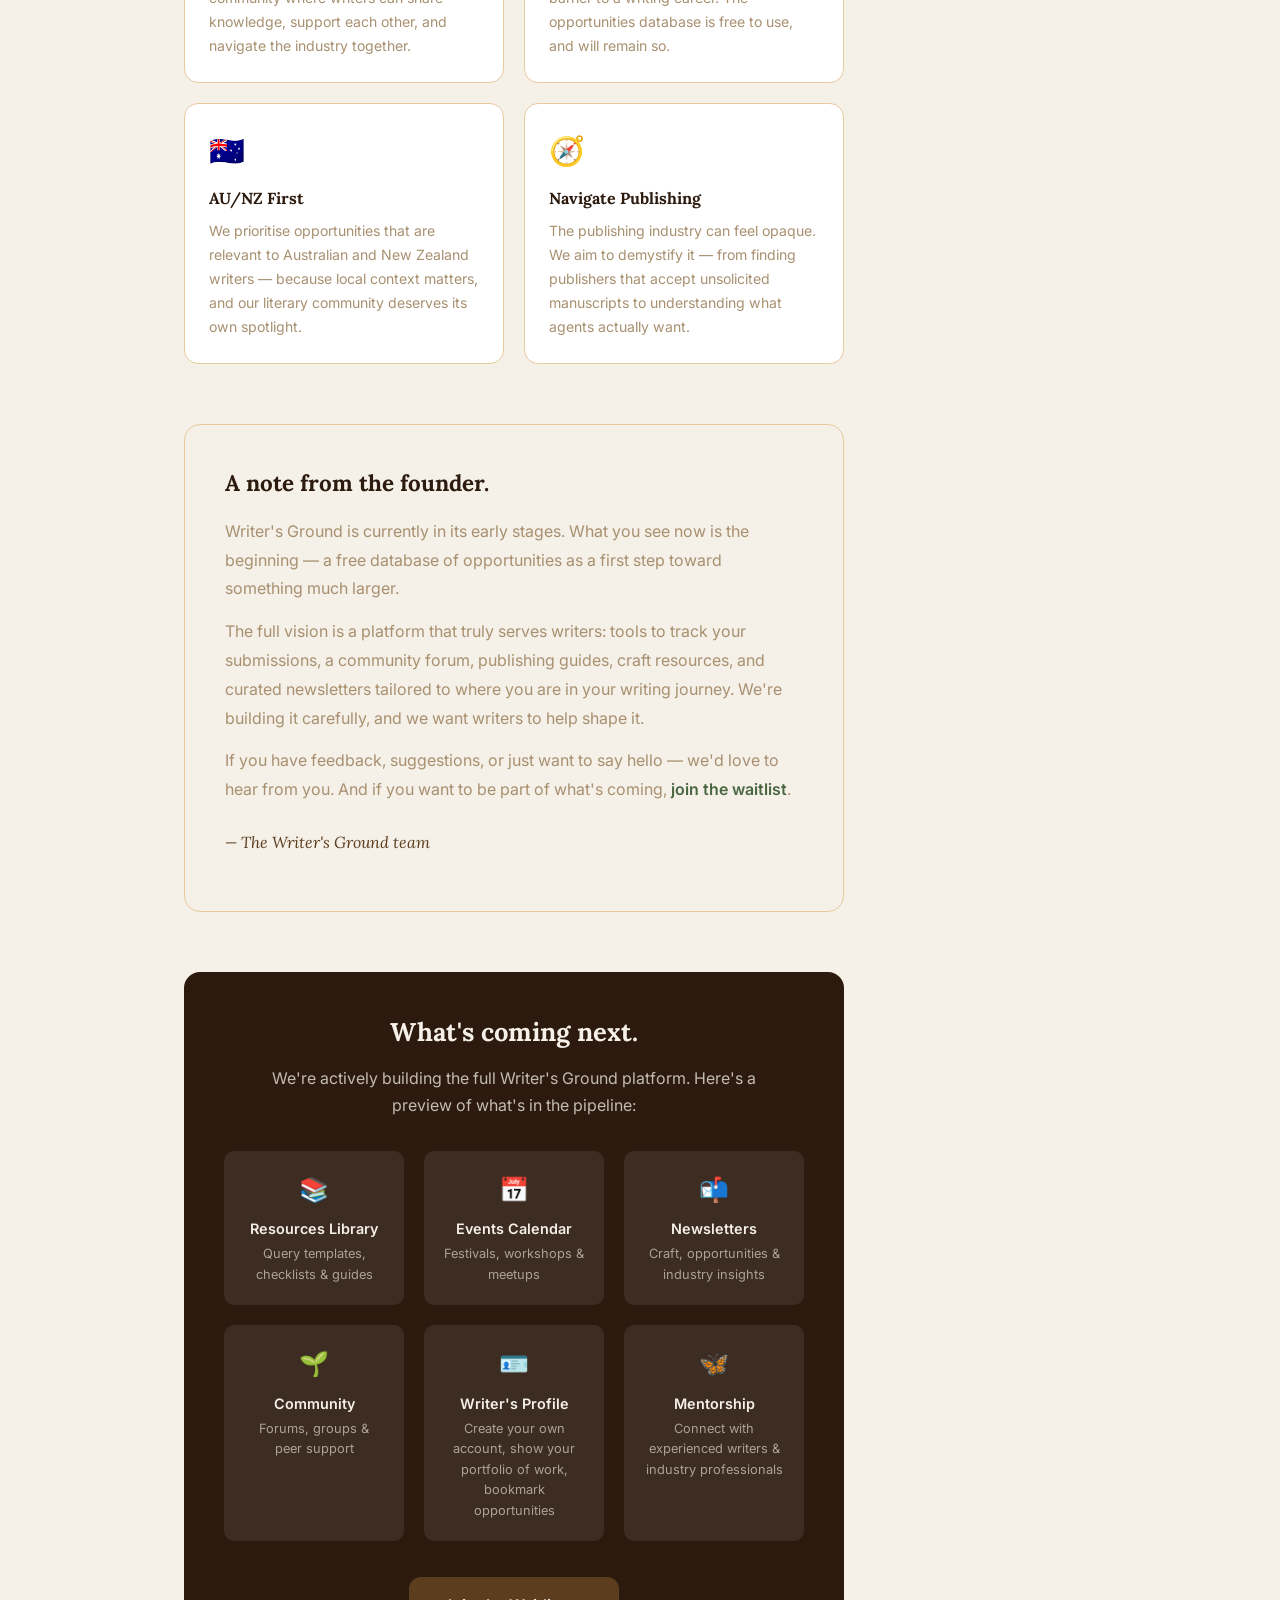
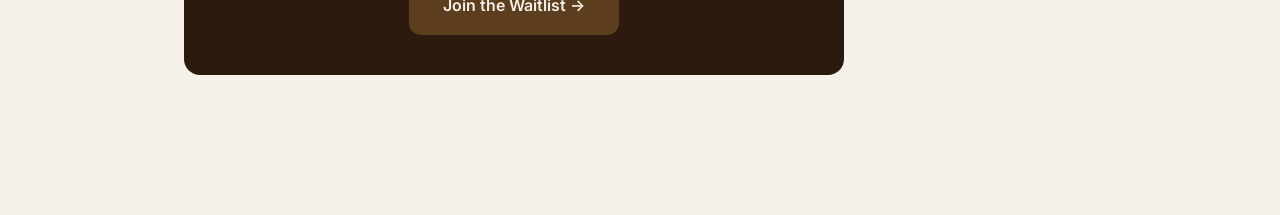
==== commit 4df7d41f: "Update about.html" ====
--- a/about.html
+++ b/about.html
@@ -75,17 +75,17 @@
         </div>
         <div class="value-card">
           <div class="v-icon">🤝</div>
-          <h3>Free, always</h3>
+          <h3>Open to All</h3>
           <p>Access to information should never be a barrier to a writing career. The opportunities database is free to use, and will remain so.</p>
         </div>
         <div class="value-card">
           <div class="v-icon">🇦🇺</div>
-          <h3>AU/NZ first</h3>
+          <h3>AU/NZ First</h3>
           <p>We prioritise opportunities that are relevant to Australian and New Zealand writers — because local context matters, and our literary community deserves its own spotlight.</p>
         </div>
         <div class="value-card">
           <div class="v-icon">🧭</div>
-          <h3>Navigate publishing</h3>
+          <h3>Navigate Publishing</h3>
           <p>The publishing industry can feel opaque. We aim to demystify it — from finding publishers that accept unsolicited manuscripts to understanding what agents actually want.</p>
         </div>
       </div>
@@ -113,7 +113,7 @@
         <div style="background: rgba(255,255,255,0.08); border-radius: 10px; padding: 20px;">
           <div style="font-size: 1.5rem; margin-bottom: 8px;">📅</div>
           <div style="color: var(--cream); font-weight: 600; font-size: 0.9rem;">Events Calendar</div>
-          <div style="color: rgba(245,240,232,0.6); font-size: 0.8rem; margin-top: 4px;">Festivals, workshops & launches</div>
+          <div style="color: rgba(245,240,232,0.6); font-size: 0.8rem; margin-top: 4px;">Festivals, workshops & meetups</div>
         </div>
         <div style="background: rgba(255,255,255,0.08); border-radius: 10px; padding: 20px;">
           <div style="font-size: 1.5rem; margin-bottom: 8px;">📬</div>
@@ -124,6 +124,16 @@
           <div style="font-size: 1.5rem; margin-bottom: 8px;">🌱</div>
           <div style="color: var(--cream); font-weight: 600; font-size: 0.9rem;">Community</div>
           <div style="color: rgba(245,240,232,0.6); font-size: 0.8rem; margin-top: 4px;">Forums, groups & peer support</div>
+        </div>
+        <div style="background: rgba(255,255,255,0.08); border-radius: 10px; padding: 20px;">
+          <div style="font-size: 1.5rem; margin-bottom: 8px;">🪪</div>
+          <div style="color: var(--cream); font-weight: 600; font-size: 0.9rem;">Writer's Profile</div>
+          <div style="color: rgba(245,240,232,0.6); font-size: 0.8rem; margin-top: 4px;">Create your own account, show your portfolio of work, bookmark opportunities</div>
+        </div>
+        <div style="background: rgba(255,255,255,0.08); border-radius: 10px; padding: 20px;">
+          <div style="font-size: 1.5rem; margin-bottom: 8px;">🦋</div>
+          <div style="color: var(--cream); font-weight: 600; font-size: 0.9rem;">Mentorship</div>
+          <div style="color: rgba(245,240,232,0.6); font-size: 0.8rem; margin-top: 4px;">Connect with experienced writers & industry professionals</div>
         </div>
       </div>
       <a href="waitlist.html" class="btn btn-primary btn-lg">Join the Waitlist →</a>
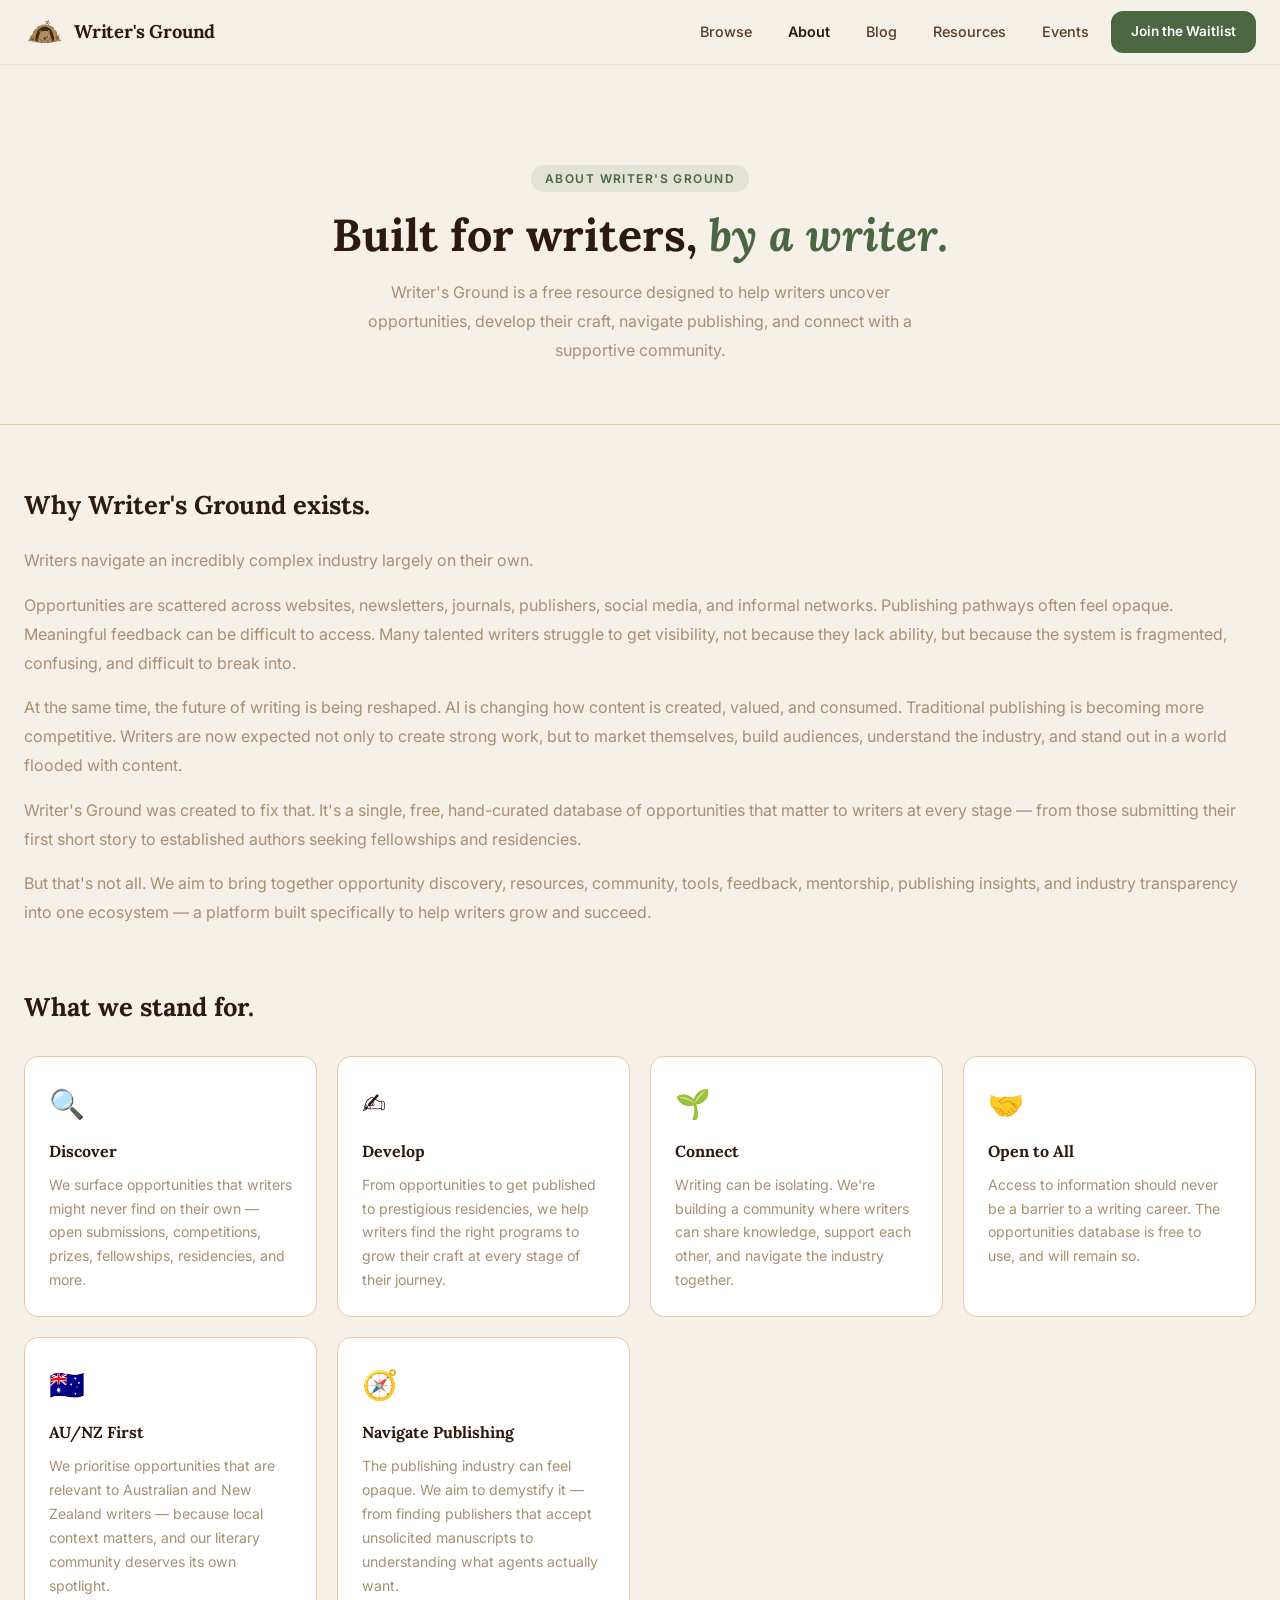
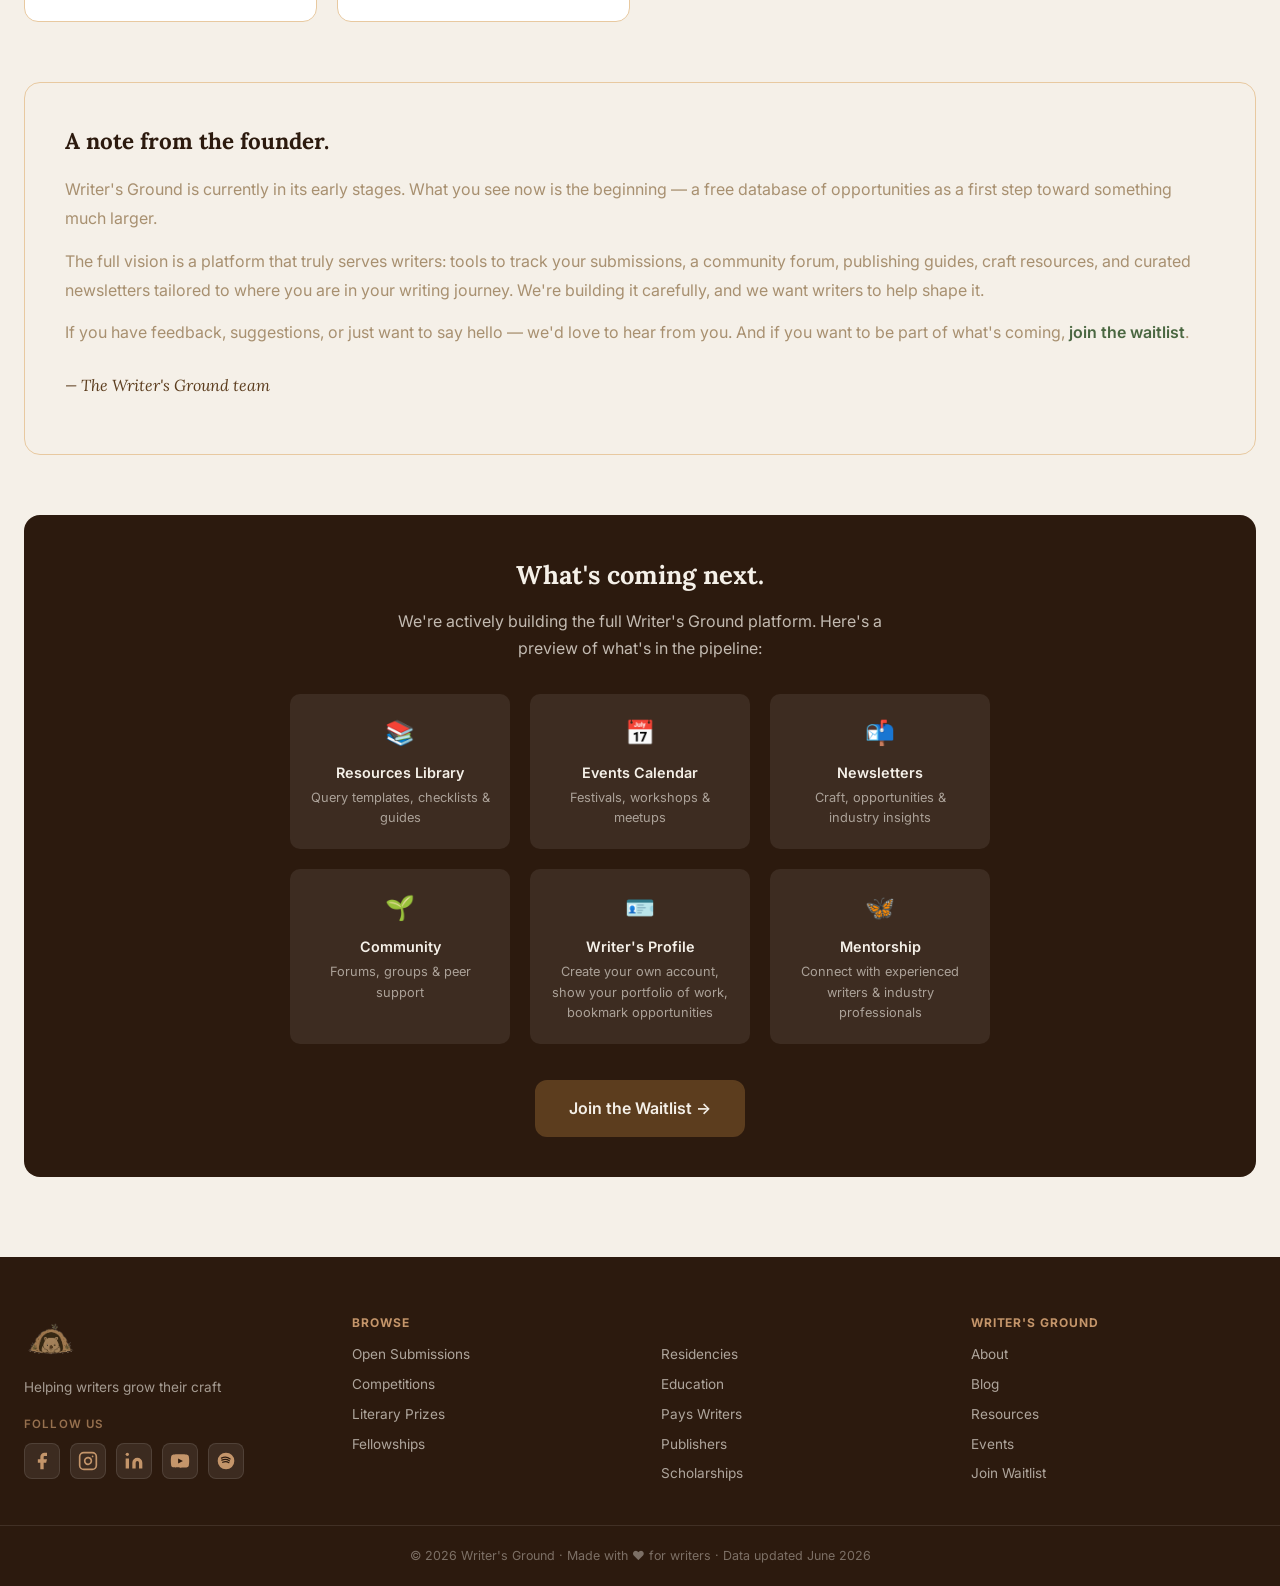
==== commit 0f939ff7: "Update about.html" ====
--- a/about.html
+++ b/about.html
@@ -45,15 +45,15 @@
   <div class="page-content">
 
     <!-- Intro grid -->
-    <div class="about-page-grid">
-      <div>
-        <h2 style="font-family: var(--font-serif); font-size: 1.6rem; color: var(--brown-dark); margin-bottom: 20px;">Why Writer's Ground exists.</h2>
-        <p style="color: var(--text-muted); line-height: 1.8; margin-bottom: 16px;">Writers navigate an incredibly complex industry largely on their own.</p>
-        <p style="color: var(--text-muted); line-height: 1.8; margin-bottom: 16px;">Opportunities are scattered across websites, newsletters, journals, publishers, social media, and informal networks. Publishing pathways often feel opaque. Meaningful feedback can be difficult to access. Many talented writers struggle to get visibility, not because they lack ability, but because the system is fragmented, confusing, and difficult to break into.</p>
-        <p style="color: var(--text-muted); line-height: 1.8; margin-bottom: 16px;">At the same time, the future of writing is being reshaped. AI is changing how content is created, valued, and consumed. Traditional publishing is becoming more competitive. Writers are now expected not only to create strong work, but to market themselves, build audiences, understand the industry, and stand out in a world flooded with content.</p>
-        <p style="color: var(--text-muted); line-height: 1.8; margin-bottom: 16px;">Writer's Ground was created to fix that. It's a single, free, hand-curated database of opportunities that matter to writers at every stage — from those submitting their first short story to established authors seeking fellowships and residencies.</p>
-        <p style="color: var(--text-muted); line-height: 1.8; margin-bottom: 16px;">But that's not all. We aim to bring together opportunity discovery, resources, community, tools, feedback, mentorship, publishing insights, and industry transparency into one ecosystem — a platform built specifically to help writers grow and succeed.</p>
-
+    <div style="margin-bottom: 60px;">
+      <h2 style="font-family: var(--font-serif); font-size: 1.6rem; color: var(--brown-dark); margin-bottom: 20px;">Why Writer's Ground exists.</h2>
+      <p style="color: var(--text-muted); line-height: 1.8; margin-bottom: 16px;">Writers navigate an incredibly complex industry largely on their own.</p>
+      <p style="color: var(--text-muted); line-height: 1.8; margin-bottom: 16px;">Opportunities are scattered across websites, newsletters, journals, publishers, social media, and informal networks. Publishing pathways often feel opaque. Meaningful feedback can be difficult to access. Many talented writers struggle to get visibility, not because they lack ability, but because the system is fragmented, confusing, and difficult to break into.</p>
+      <p style="color: var(--text-muted); line-height: 1.8; margin-bottom: 16px;">At the same time, the future of writing is being reshaped. AI is changing how content is created, valued, and consumed. Traditional publishing is becoming more competitive. Writers are now expected not only to create strong work, but to market themselves, build audiences, understand the industry, and stand out in a world flooded with content.</p>
+      <p style="color: var(--text-muted); line-height: 1.8; margin-bottom: 16px;">Writer's Ground was created to fix that. It's a single, free, hand-curated database of opportunities that matter to writers at every stage — from those submitting their first short story to established authors seeking fellowships and residencies.</p>
+      <p style="color: var(--text-muted); line-height: 1.8; margin-bottom: 16px;">But that's not all. We aim to bring together opportunity discovery, resources, community, tools, feedback, mentorship, publishing insights, and industry transparency into one ecosystem — a platform built specifically to help writers grow and succeed.</p>
+    </div>
+    
     <!-- Values -->
     <div class="about-values">
       <h2>What we stand for.</h2>
@@ -201,6 +201,7 @@
           <a href="index.html#browse" onclick="switchTab('education')">Education</a>
           <a href="index.html#browse" onclick="switchTab('pays_writers')">Pays Writers</a>
           <a href="index.html#browse" onclick="switchTab('publishers')">Publishers</a>
+          <a href="index.html#browse" onclick="switchTab('scholarships')">Scholarships</a>
         </div>
         <div class="footer-col">
           <strong>Writer's Ground</strong>
--- a/styles.css
+++ b/styles.css
@@ -757,7 +757,6 @@
   margin: 0 auto;
   padding: 80px 24px;
   display: grid;
-  grid-template-columns: 1fr 320px;
   gap: 64px;
   align-items: center;
 }
@@ -1104,7 +1103,6 @@
 /* ── About ── */
 .about-page-grid {
   display: grid;
-  grid-template-columns: 1fr 1fr;
   gap: 60px;
   align-items: start;
   margin-bottom: 60px;
@@ -1256,7 +1254,7 @@
 
 /* Page Content wrapper */
 .page-content {
-  max-width: 960px;
+  max-width: 1827px;
   margin: 0 auto;
   padding: 60px 24px 80px;
 }
@@ -1463,7 +1461,7 @@
 /* ── ABOUT SECTION ON HOMEPAGE ── */
 .about-section {
   background: var(--cream);
-  padding: 80px 24px;
+  padding: 40px 24px;
   border-top: 1px solid var(--sand-light);
 }
 .about-inner {
